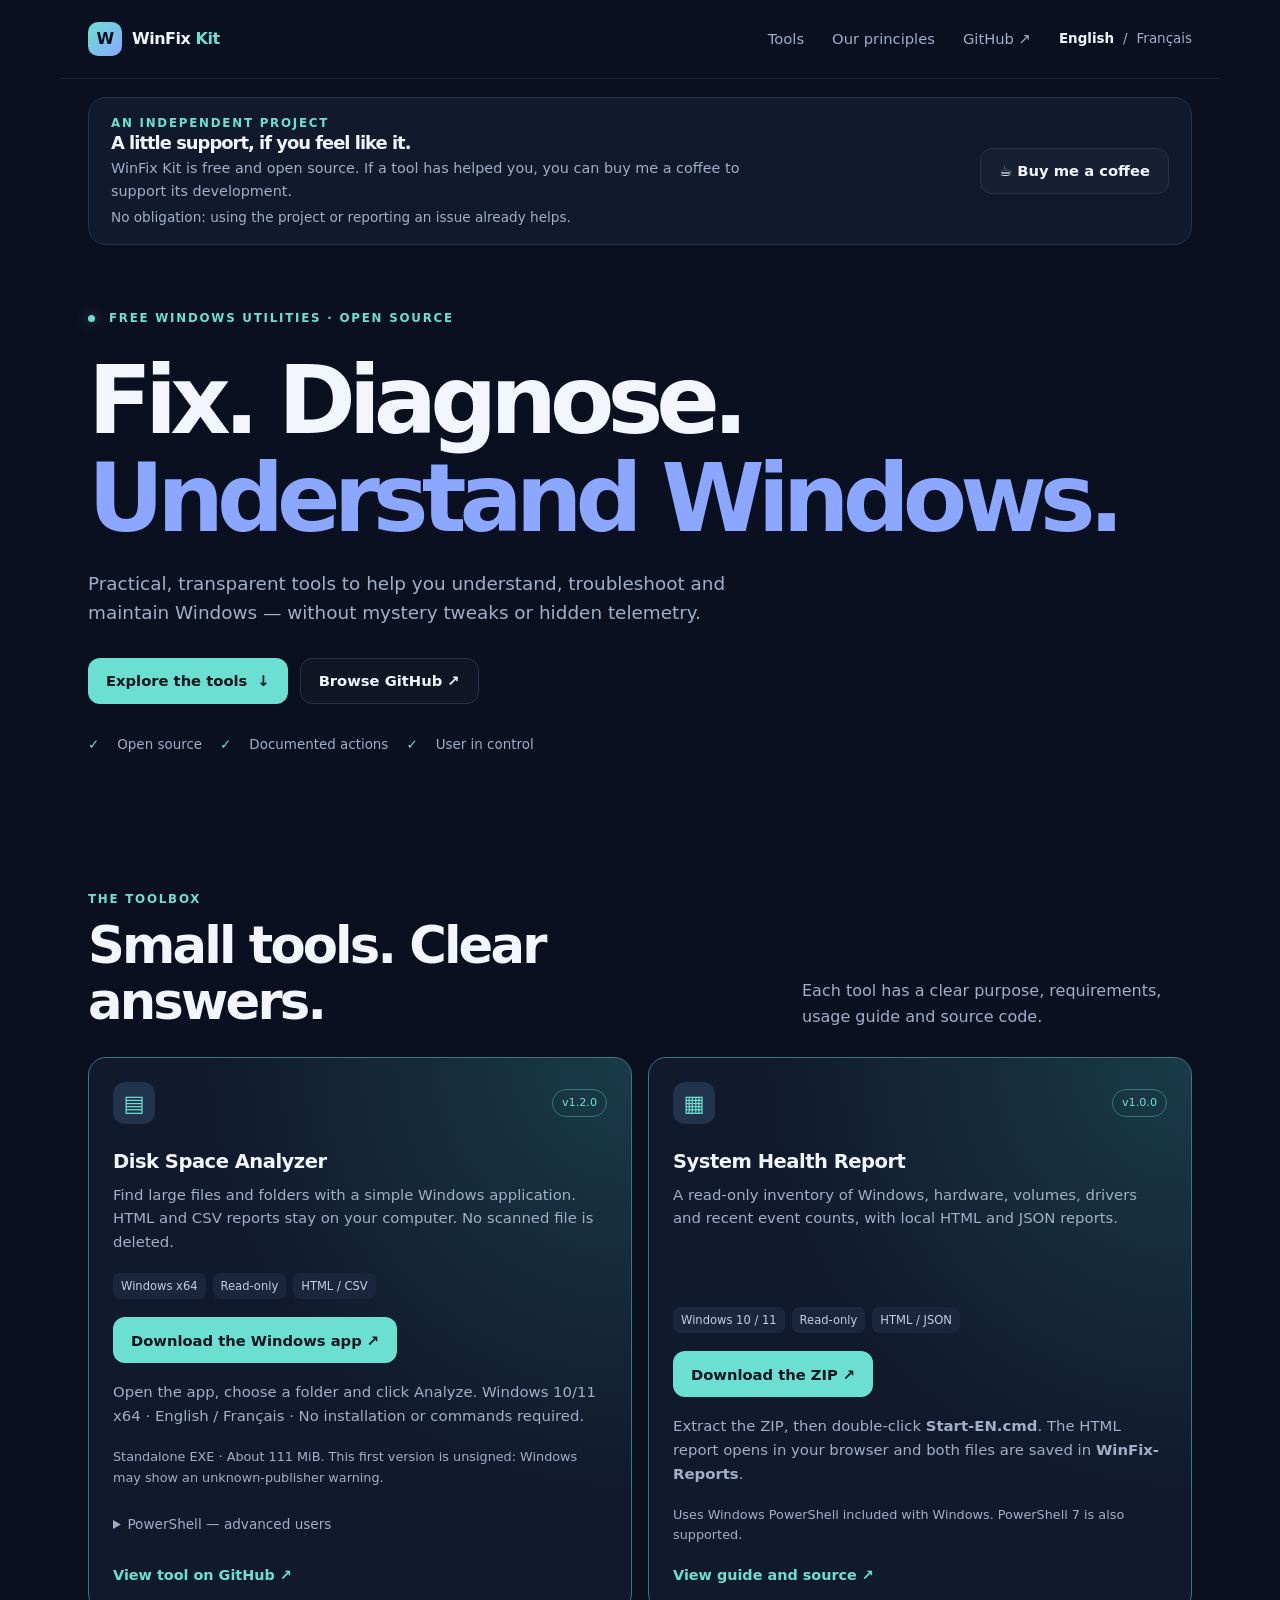
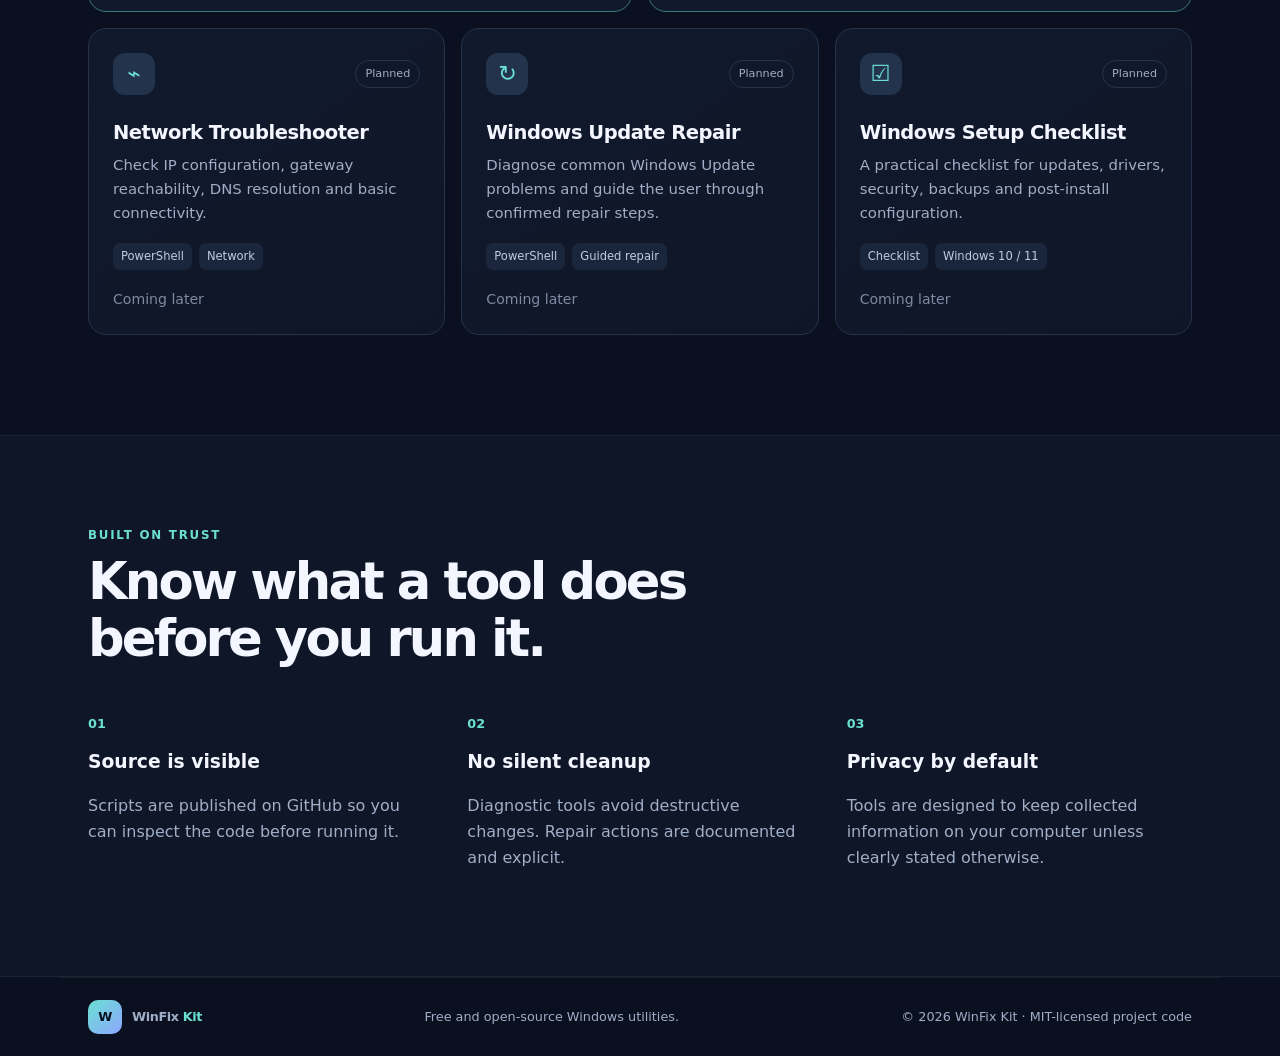
==== index.html @ 97b0e972 "Add System Health Report download and move support above the hero" ====
<!doctype html>
<html lang="en">
<head>
  <meta charset="utf-8">
  <!-- Balise de vérification Google Search Console -->
  <meta name="google-site-verification" content="RXHjSPJCxyEPLND76FGdB5NnXnz65nk2VLD9Rp3yw3E" />
  <meta name="viewport" content="width=device-width, initial-scale=1">
  <meta name="description" content="Free, transparent PowerShell utilities to diagnose and maintain Windows.">
  <meta name="theme-color" content="#0b1020">
  <link rel="canonical" href="https://drakkenworld.github.io/winfix-kit-site/">
  <link rel="alternate" hreflang="en" href="https://drakkenworld.github.io/winfix-kit-site/">
  <link rel="alternate" hreflang="fr" href="https://drakkenworld.github.io/winfix-kit-site/fr/">
  <link rel="alternate" hreflang="x-default" href="https://drakkenworld.github.io/winfix-kit-site/">
  <title>WinFix Kit — Free Windows Utilities</title>
  <link rel="stylesheet" href="assets/css/styles.css">
  <script defer src="assets/js/main.js"></script>
</head>
<body>
  <header class="site-header">
    <a class="brand" href="./" aria-label="WinFix Kit home">
      <span class="brand-mark" aria-hidden="true">W</span>
      <span>WinFix <strong>Kit</strong></span>
    </a>
    <nav aria-label="Main navigation">
      <a href="#tools">Tools</a>
      <a href="#principles">Our principles</a>
      <a href="https://github.com/DrakkenWorld" target="_blank" rel="noreferrer">GitHub ↗</a>
      <span class="language-switch" aria-label="Language"><span lang="en" aria-current="page">English</span><span aria-hidden="true">/</span><a href="fr/" lang="fr" hreflang="fr">Français</a></span>
    </nav>
  </header>

  <main>
    <section class="support" aria-labelledby="support-title">
      <div><div class="eyebrow">AN INDEPENDENT PROJECT</div><h2 id="support-title">A little support, if you feel like it.</h2><p>WinFix Kit is free and open source. If a tool has helped you, you can buy me a coffee to support its development.</p><p class="support-note">No obligation: using the project or reporting an issue already helps.</p></div>
      <a class="button button-secondary" href="https://buymeacoffee.com/drakken">☕ Buy me a coffee</a>
    </section>

    <section class="hero">
      <div class="eyebrow"><span class="status-dot"></span> FREE WINDOWS UTILITIES · OPEN SOURCE</div>
      <h1><span class="hero-title-line">Fix. Diagnose.</span><span class="hero-title-line hero-title-line--accent">Understand Windows.</span></h1>
      <p>Practical, transparent tools to help you understand, troubleshoot and maintain Windows — without mystery tweaks or hidden telemetry.</p>
      <div class="hero-actions">
        <a class="button button-primary" href="#tools">Explore the tools <span aria-hidden="true">↓</span></a>
        <a class="button button-secondary" href="https://github.com/DrakkenWorld" target="_blank" rel="noreferrer">Browse GitHub ↗</a>
      </div>
      <div class="hero-note"><span aria-hidden="true">✓</span> Open source <span aria-hidden="true">✓</span> Documented actions <span aria-hidden="true">✓</span> User in control</div>
    </section>

    <section class="section" id="tools">
      <div class="section-heading">
        <div><div class="eyebrow">THE TOOLBOX</div><h2>Small tools. Clear answers.</h2></div>
        <p>Each tool has a clear purpose, requirements, usage guide and source code.</p>
      </div>
      <div class="tool-grid">
        <article class="tool-card featured">
          <div class="card-top"><span class="tool-icon">▤</span><span class="pill pill-ready">v1.2.0</span></div>
          <h3>Disk Space Analyzer</h3>
          <p>Find large files and folders with a simple Windows application. HTML and CSV reports stay on your computer. No scanned file is deleted.</p>
          <div class="tag-row"><span>Windows x64</span><span>Read-only</span><span>HTML / CSV</span></div>
          <a class="button button-primary" href="https://github.com/DrakkenWorld/winfix-disk-space-analyzer/releases/latest/download/WinFix-DiskSpaceAnalyzer-Windows-x64.exe">Download the Windows app ↗</a>
          <p>Open the app, choose a folder and click Analyze. Windows 10/11 x64 · English / Français · No installation or commands required.</p>
          <p class="download-note">Standalone EXE · About 111 MiB. This first version is unsigned: Windows may show an unknown-publisher warning.</p>
          <details class="advanced-download"><summary>PowerShell — advanced users</summary>
            <p><a class="text-link" href="https://github.com/DrakkenWorld/winfix-disk-space-analyzer/releases/latest/download/WinFix-DiskSpaceAnalyzer.ps1">Download the PowerShell script</a> · Windows PowerShell 5.1 or PowerShell 7.</p>
            <pre class="usage"><code>.\WinFix-DiskSpaceAnalyzer.ps1 -Path "$env:USERPROFILE\Documents" -Language en</code></pre>
          </details>
          <a class="text-link" href="https://github.com/DrakkenWorld/winfix-disk-space-analyzer" target="_blank" rel="noreferrer">View tool on GitHub ↗</a>
        </article>
        <article class="tool-card featured">
          <div class="card-top"><span class="tool-icon">▦</span><span class="pill pill-ready">v1.0.0</span></div>
          <h3>System Health Report</h3>
          <p>A read-only inventory of Windows, hardware, volumes, drivers and recent event counts, with local HTML and JSON reports.</p>
          <div class="tag-row"><span>Windows 10 / 11</span><span>Read-only</span><span>HTML / JSON</span></div>
          <a class="button button-primary" href="https://github.com/DrakkenWorld/winfix-system-health-report/releases/download/v1.0.0/WinFix-SystemHealthReport-v1.0.0.zip">Download the ZIP ↗</a>
          <p>Extract the ZIP, then double-click <strong>Start-EN.cmd</strong>. The HTML report opens in your browser and both files are saved in <strong>WinFix-Reports</strong>.</p>
          <p class="download-note">Uses Windows PowerShell included with Windows. PowerShell 7 is also supported.</p>
          <a class="text-link" href="https://github.com/DrakkenWorld/winfix-system-health-report#readme">View guide and source ↗</a>
        </article>
        <article class="tool-card">
          <div class="card-top"><span class="tool-icon">⌁</span><span class="pill">Planned</span></div>
          <h3>Network Troubleshooter</h3>
          <p>Check IP configuration, gateway reachability, DNS resolution and basic connectivity.</p>
          <div class="tag-row"><span>PowerShell</span><span>Network</span></div>
          <span class="muted">Coming later</span>
        </article>
        <article class="tool-card">
          <div class="card-top"><span class="tool-icon">↻</span><span class="pill">Planned</span></div>
          <h3>Windows Update Repair</h3>
          <p>Diagnose common Windows Update problems and guide the user through confirmed repair steps.</p>
          <div class="tag-row"><span>PowerShell</span><span>Guided repair</span></div>
          <span class="muted">Coming later</span>
        </article>
        <article class="tool-card">
          <div class="card-top"><span class="tool-icon">☑</span><span class="pill">Planned</span></div>
          <h3>Windows Setup Checklist</h3>
          <p>A practical checklist for updates, drivers, security, backups and post-install configuration.</p>
          <div class="tag-row"><span>Checklist</span><span>Windows 10 / 11</span></div>
          <span class="muted">Coming later</span>
        </article>
      </div>
    </section>

    <section class="principles" id="principles">
      <div class="eyebrow">BUILT ON TRUST</div>
      <h2>Know what a tool does<br>before you run it.</h2>
      <div class="principle-grid">
        <div><span class="principle-number">01</span><h3>Source is visible</h3><p>Scripts are published on GitHub so you can inspect the code before running it.</p></div>
        <div><span class="principle-number">02</span><h3>No silent cleanup</h3><p>Diagnostic tools avoid destructive changes. Repair actions are documented and explicit.</p></div>
        <div><span class="principle-number">03</span><h3>Privacy by default</h3><p>Tools are designed to keep collected information on your computer unless clearly stated otherwise.</p></div>
      </div>
    </section>
  </main>

  <footer class="site-footer">
    <a class="brand" href="./"><span class="brand-mark">W</span><span>WinFix <strong>Kit</strong></span></a>
    <p>Free and open-source Windows utilities.</p>
    <span>© <span id="year">2026</span> WinFix Kit · <a href="https://github.com/DrakkenWorld/winfix-kit-site/blob/main/LICENSE">MIT-licensed project code</a></span>
  </footer>
</body>
</html>
---- assets/css/styles.css ----
:root {
  color-scheme: dark;
  --bg: #0b1020;
  --surface: #111a2d;
  --surface-raised: #151f35;
  --border: #26334d;
  --text: #f3f6ff;
  --muted: #a1aec7;
  --accent: #6be0d2;
  --accent-2: #8ba7ff;
  --radius: 18px;
  font-family: Inter, ui-sans-serif, system-ui, -apple-system, BlinkMacSystemFont, "Segoe UI", sans-serif;
}
* { box-sizing: border-box; }
html { scroll-behavior: smooth; }
body { margin: 0; background: var(--bg); color: var(--text); line-height: 1.6; }
a { color: inherit; text-decoration: none; }
a:focus-visible { outline: 2px solid var(--accent); outline-offset: 4px; }
.site-header, .site-footer { max-width: 1160px; margin: auto; padding: 22px 28px; display: flex; align-items: center; justify-content: space-between; gap: 24px; }
.site-header { border-bottom: 1px solid rgba(255,255,255,.07); }
.brand { display: inline-flex; align-items: center; gap: 10px; font-weight: 650; letter-spacing: -.03em; }
.brand strong { color: var(--accent); }
.brand-mark { display: grid; place-items: center; width: 34px; height: 34px; border-radius: 10px; color: #07111d; background: linear-gradient(135deg,var(--accent),var(--accent-2)); font-weight: 900; }
nav { display: flex; align-items: center; gap: 28px; color: var(--muted); font-size: .92rem; }
nav a:hover, .text-link:hover { color: var(--accent); }
.hero { max-width: 1160px; margin: auto; padding: 108px 28px 92px; container-type: inline-size; }
.eyebrow { color: var(--accent); font-size: .74rem; font-weight: 750; letter-spacing: .15em; }
.status-dot { display: inline-block; width: 7px; height: 7px; margin-right: 8px; border-radius: 50%; background: var(--accent); box-shadow: 0 0 14px #6be0d277; }
h1 { margin: 24px 0 20px; font-size: clamp(1rem, 8.5cqi, 6.25rem); line-height: 1.05; letter-spacing: -.075em; }
.hero-title-line { display: block; white-space: nowrap; }
.hero-title-line--accent { color: var(--accent-2); }
.hero > p { max-width: 650px; color: var(--muted); font-size: 1.15rem; }
.hero-actions { display: flex; flex-wrap: wrap; gap: 12px; margin-top: 30px; }
.button { display: inline-flex; align-items: center; justify-content: center; gap: 10px; min-height: 46px; padding: 0 18px; border-radius: 12px; font-weight: 700; font-size: .92rem; }
.button-primary { background: var(--accent); color: #08151e; }
.button-primary:hover { filter: brightness(1.06); }
.button-secondary { border: 1px solid var(--border); background: rgba(255,255,255,.025); }
.button-secondary:hover { border-color: var(--accent); }
.hero-note { display: flex; flex-wrap: wrap; gap: 18px; margin-top: 30px; color: var(--muted); font-size: .84rem; }
.hero-note span { color: var(--accent); }
.section { max-width: 1160px; margin: auto; padding: 42px 28px 100px; }
.section-heading { display: flex; align-items: end; justify-content: space-between; gap: 32px; margin-bottom: 28px; }
h2 { margin: 8px 0 0; font-size: clamp(2rem, 4vw, 3.2rem); letter-spacing: -.055em; line-height: 1.1; }
.section-heading > p { max-width: 390px; color: var(--muted); margin: 0; }
.tool-grid { display: grid; grid-template-columns: repeat(6, minmax(0, 1fr)); gap: 16px; }
.tool-card { grid-column: span 2; min-height: 280px; padding: 24px; border: 1px solid var(--border); border-radius: var(--radius); background: linear-gradient(145deg, var(--surface), #0e1627); display: flex; flex-direction: column; align-items: flex-start; }
.tool-card.featured { grid-column: span 3; border-color: #3c777b; background: radial-gradient(ellipse at 100% 0%, #193b49 0, transparent 55%), var(--surface); }
.card-top { width: 100%; display: flex; justify-content: space-between; align-items: center; gap: 10px; }
.tool-icon { display: grid; place-items: center; width: 42px; height: 42px; border-radius: 12px; background: #23334b; color: var(--accent); font-size: 1.4rem; }
.pill { border: 1px solid var(--border); border-radius: 99px; padding: 4px 9px; color: var(--muted); font-size: .7rem; }
.pill-ready { color: var(--accent); border-color: #3b777b; }
.tool-card h3 { margin: 22px 0 6px; font-size: 1.22rem; letter-spacing: -.025em; }
.tool-card p { margin: 0 0 18px; color: var(--muted); font-size: .93rem; }
.tool-card > .button + p { margin-top: 18px; }
.tool-card > .button { max-width: 100%; text-align: center; padding-top: 10px; padding-bottom: 10px; }
.tool-card .download-note { font-size: .8rem; }
.advanced-download { width: 100%; margin: 0 0 20px; }
.advanced-download summary { cursor: pointer; color: var(--muted); font-size: .85rem; padding: 8px 0; }
.advanced-download summary:focus-visible { outline: 2px solid var(--accent); outline-offset: 3px; }
.advanced-download p { margin-top: 10px; }
.tag-row { display: flex; flex-wrap: wrap; gap: 7px; margin-top: auto; margin-bottom: 18px; }
.tag-row span { padding: 4px 8px; border-radius: 7px; background: #1a263b; color: #c0cce2; font-size: .72rem; }
.text-link { color: var(--accent); font-weight: 700; font-size: .9rem; }
.muted { color: #7e8ba4; font-size: .88rem; margin-top: auto; }
.principles { padding: 90px max(28px, calc((100% - 1104px)/2)); background: #0e1627; border-block: 1px solid rgba(255,255,255,.06); }
.principles h2 { margin-bottom: 44px; }
.principle-grid { display: grid; grid-template-columns: repeat(3,1fr); gap: 34px; }
.principle-number { color: var(--accent); font-size: .8rem; font-weight: 800; }
.principle-grid h3 { margin: 12px 0 5px; }
.principle-grid p, .support p { color: var(--muted); }
.support { max-width: 1104px; margin: 18px auto 0; padding: 16px 22px; display: flex; align-items: center; justify-content: space-between; gap: 18px; border: 1px solid var(--border); border-radius: var(--radius); background: var(--surface); }
.support > div { max-width: 670px; }
.support h2 { margin: 0 0 4px; font-size: 1.12rem; }
.support p { margin: 0; font-size: .9rem; }
.support .support-note { margin-top: 4px; }
.support + .hero { padding-top: 64px; }
.site-footer { border-top: 1px solid rgba(255,255,255,.07); color: var(--muted); font-size: .8rem; flex-wrap: wrap; }
.site-footer p { margin: 0; }
@media (max-width: 760px) {
  .site-header { align-items: flex-start; flex-direction: column; }
  nav { gap: 18px; flex-wrap: wrap; }
  .hero { padding-top: 74px; }
  .section-heading, .support { align-items: flex-start; flex-direction: column; }
  .support { padding: 14px 16px; gap: 12px; }
  .support + .hero { padding-top: 46px; }
  .tool-card, .tool-card.featured { grid-column: span 6; }
  .principle-grid { grid-template-columns: 1fr; gap: 22px; }
}
@media (prefers-reduced-motion: reduce) { html { scroll-behavior: auto; } }
.language-switch { display: inline-flex; gap: 9px; align-items: center; font-size: .84rem; }
.language-switch [aria-current="page"] { color: var(--text); font-weight: 700; }
.usage-label { margin-bottom: 6px !important; font-size: .82rem !important; }
.usage { width: 100%; margin: 0 0 20px; padding: 12px; background: #0b1020; border: 1px solid var(--border); border-radius: 8px; white-space: pre-wrap; overflow-wrap: anywhere; font-size: .78rem; }
.support { width: calc(100% - 56px); }
.support .support-note { font-size: .85rem; }
.support > .button { flex-shrink: 0; }
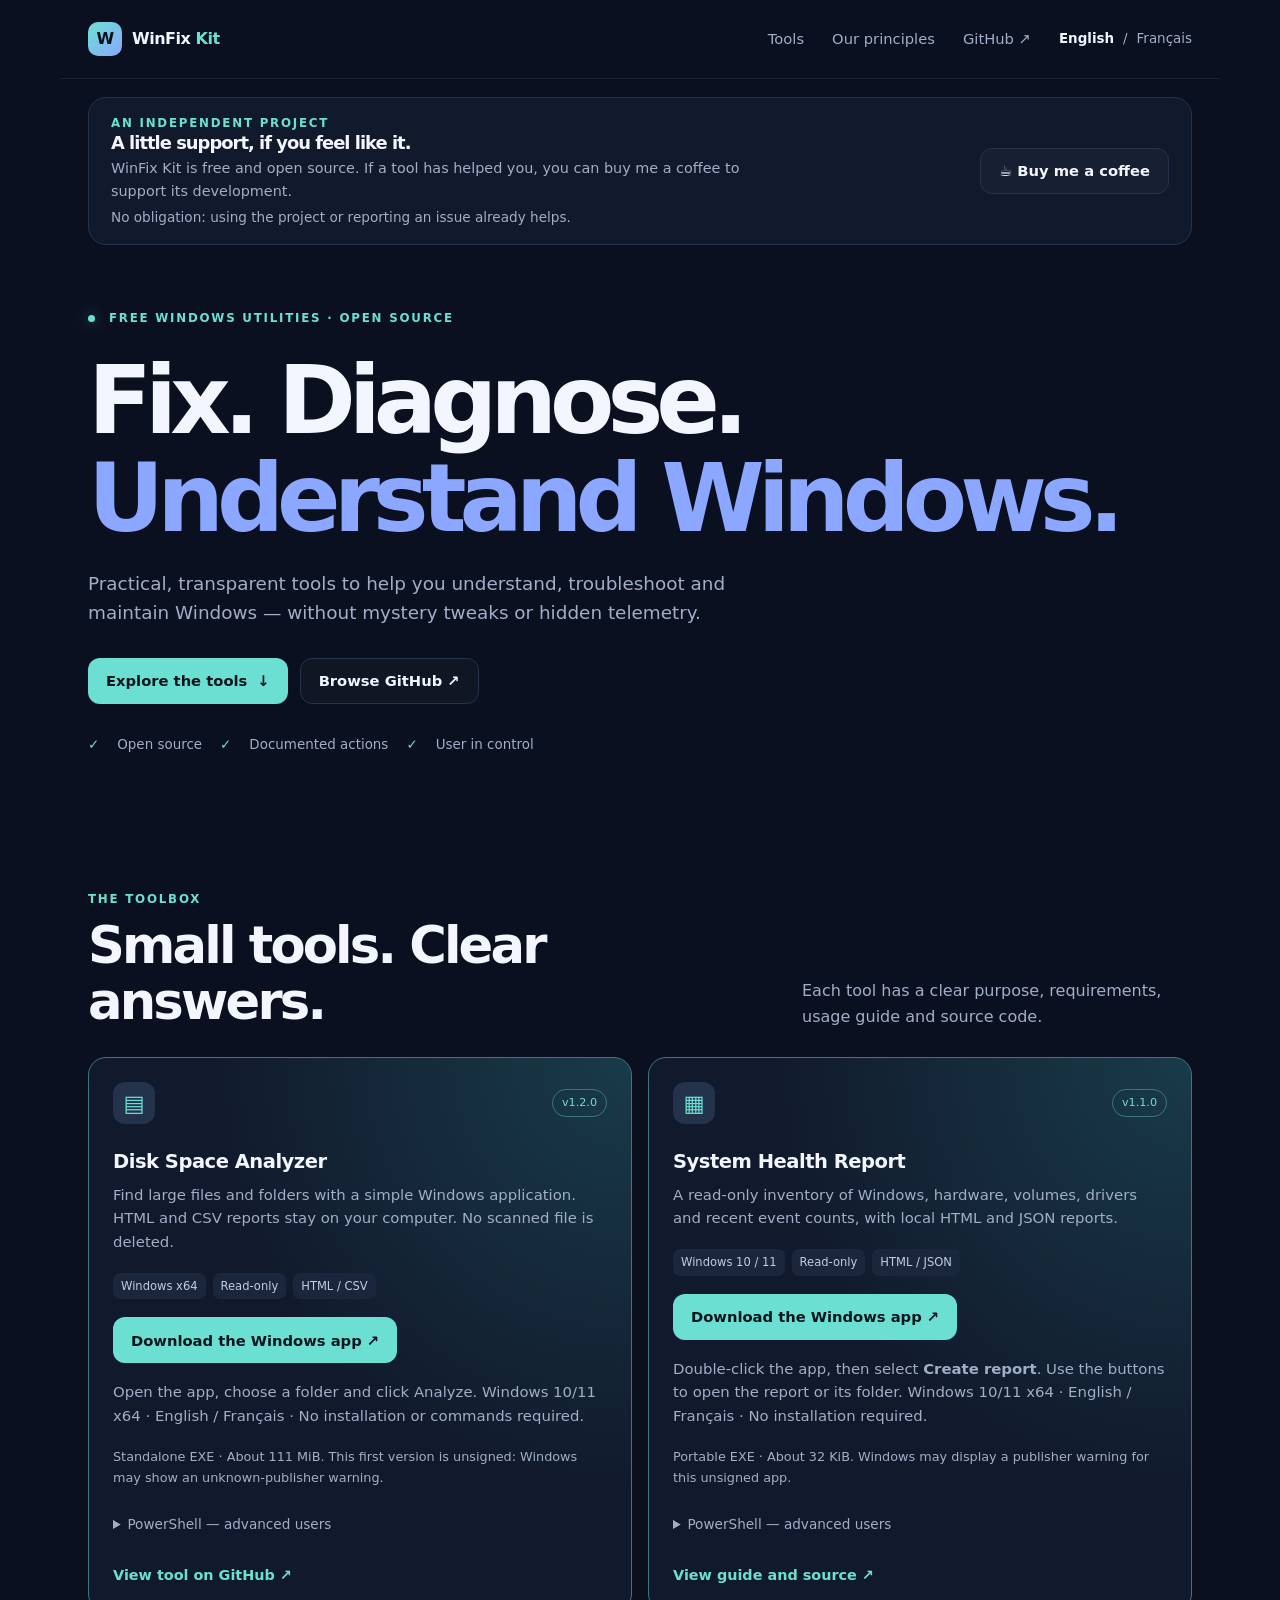
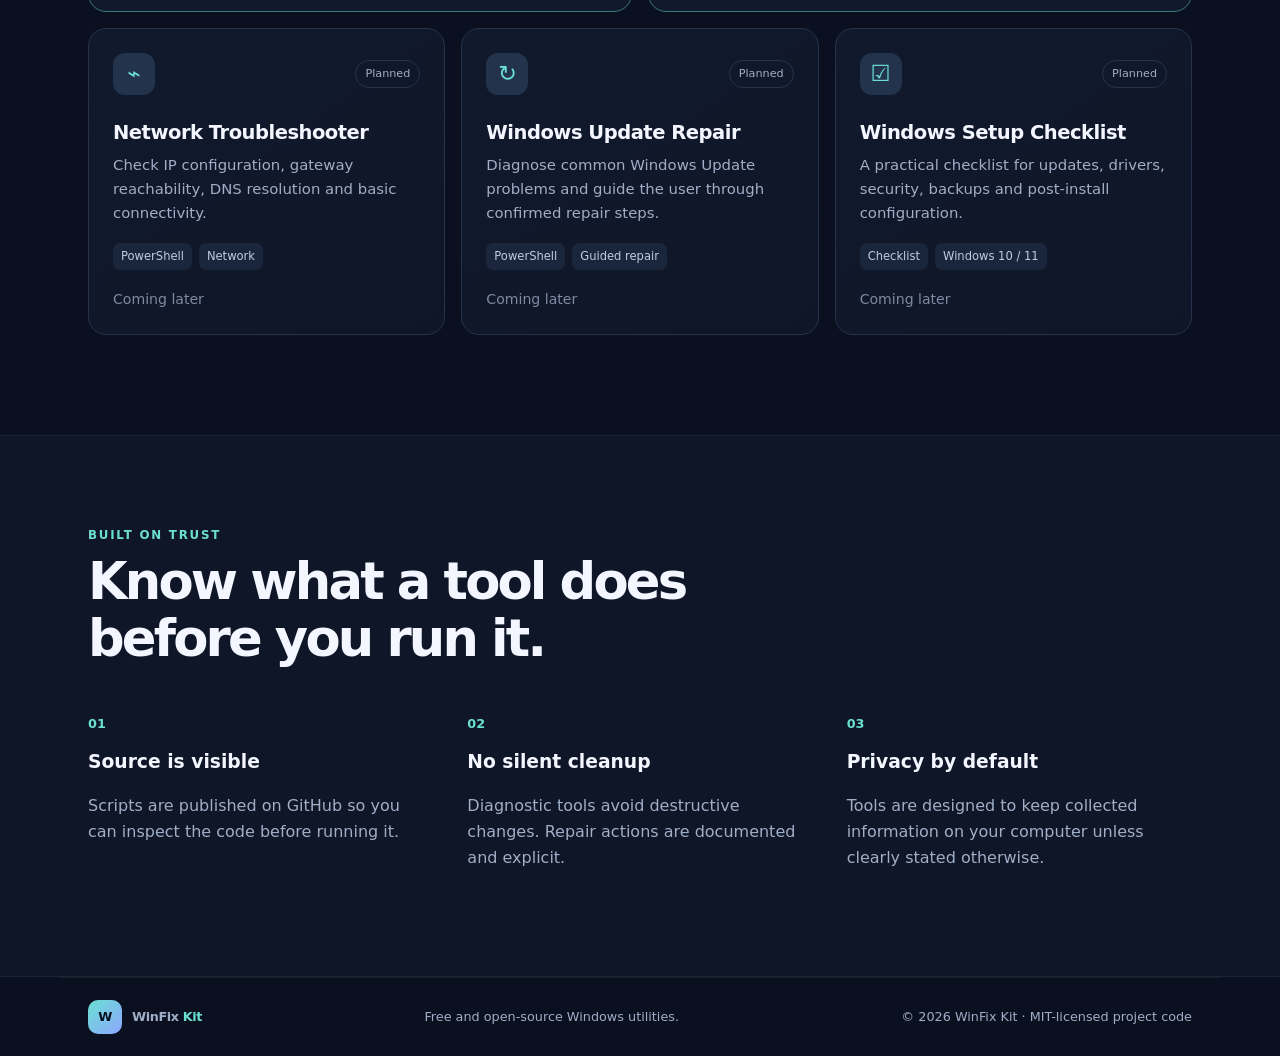
==== commit b1cb6aef: "Make the Health Report Windows app the primary download" ====
--- a/index.html
+++ b/index.html
@@ -67,13 +67,16 @@
           <a class="text-link" href="https://github.com/DrakkenWorld/winfix-disk-space-analyzer" target="_blank" rel="noreferrer">View tool on GitHub ↗</a>
         </article>
         <article class="tool-card featured">
-          <div class="card-top"><span class="tool-icon">▦</span><span class="pill pill-ready">v1.0.0</span></div>
+          <div class="card-top"><span class="tool-icon">▦</span><span class="pill pill-ready">v1.1.0</span></div>
           <h3>System Health Report</h3>
           <p>A read-only inventory of Windows, hardware, volumes, drivers and recent event counts, with local HTML and JSON reports.</p>
           <div class="tag-row"><span>Windows 10 / 11</span><span>Read-only</span><span>HTML / JSON</span></div>
-          <a class="button button-primary" href="https://github.com/DrakkenWorld/winfix-system-health-report/releases/download/v1.0.0/WinFix-SystemHealthReport-v1.0.0.zip">Download the ZIP ↗</a>
-          <p>Extract the ZIP, then double-click <strong>Start-EN.cmd</strong>. The HTML report opens in your browser and both files are saved in <strong>WinFix-Reports</strong>.</p>
-          <p class="download-note">Uses Windows PowerShell included with Windows. PowerShell 7 is also supported.</p>
+          <a class="button button-primary" href="https://github.com/DrakkenWorld/winfix-system-health-report/releases/download/v1.1.0/WinFix-SystemHealthReport-Windows-x64.exe">Download the Windows app ↗</a>
+          <p>Double-click the app, then select <strong>Create report</strong>. Use the buttons to open the report or its folder. Windows 10/11 x64 · English / Français · No installation required.</p>
+          <p class="download-note">Portable EXE · About 32 KiB. Windows may display a publisher warning for this unsigned app.</p>
+          <details class="advanced-download"><summary>PowerShell — advanced users</summary>
+            <p><a class="text-link" href="https://github.com/DrakkenWorld/winfix-system-health-report/releases/download/v1.1.0/WinFix-SystemHealthReport-v1.1.0.zip">Download the ZIP</a> · Windows PowerShell 5.1 or PowerShell 7.</p>
+          </details>
           <a class="text-link" href="https://github.com/DrakkenWorld/winfix-system-health-report#readme">View guide and source ↗</a>
         </article>
         <article class="tool-card">
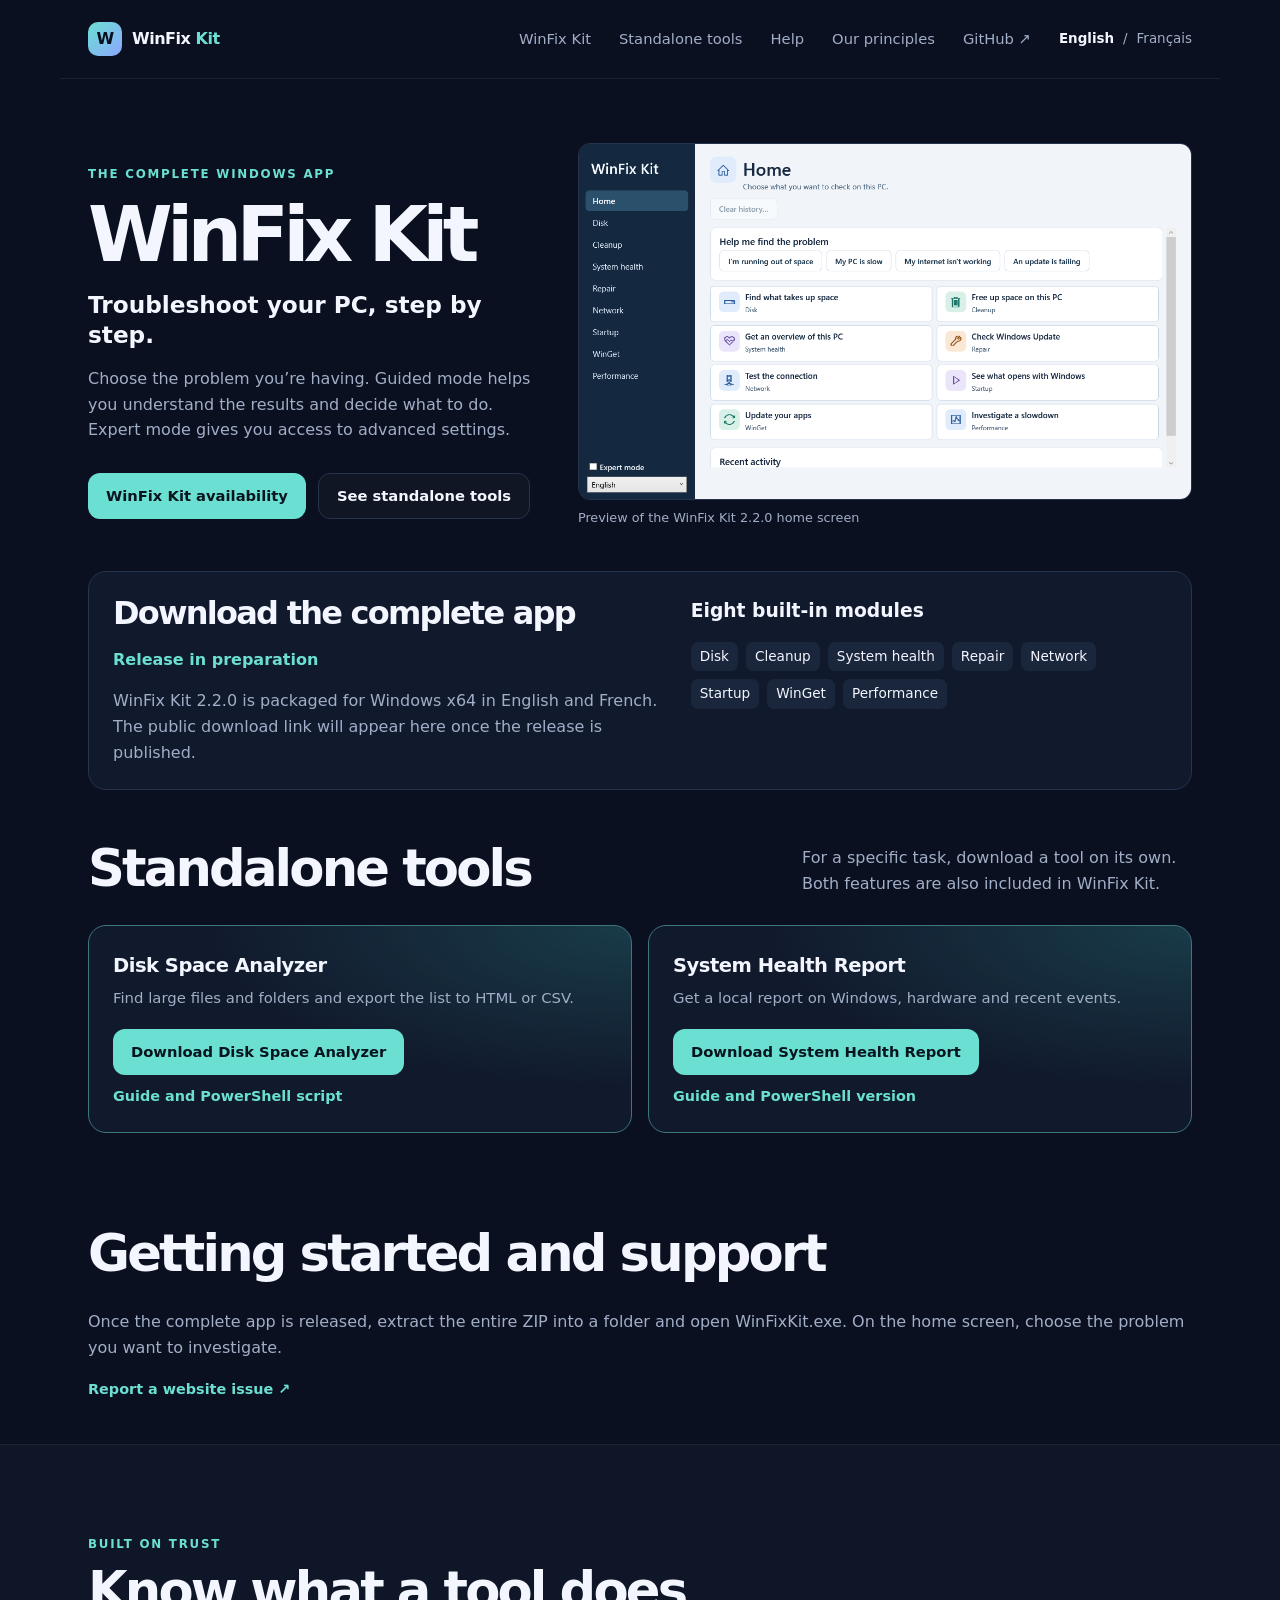
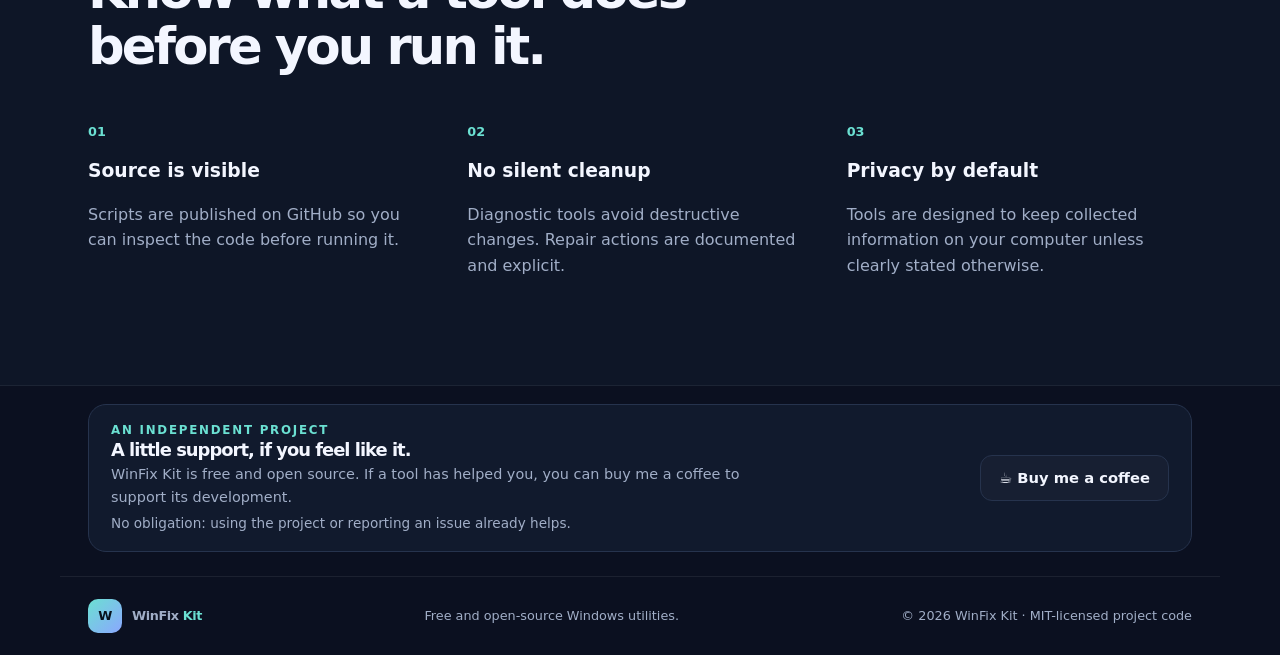
==== commit ca85877c: "Present WinFix Kit and its standalone tools" ====
--- a/index.html
+++ b/index.html
@@ -5,13 +5,13 @@
   <!-- Balise de vérification Google Search Console -->
   <meta name="google-site-verification" content="RXHjSPJCxyEPLND76FGdB5NnXnz65nk2VLD9Rp3yw3E" />
   <meta name="viewport" content="width=device-width, initial-scale=1">
-  <meta name="description" content="Free, transparent PowerShell utilities to diagnose and maintain Windows.">
+  <meta name="description" content="Explore WinFix Kit’s guided Windows troubleshooting and download the standalone Disk Space Analyzer and System Health Report.">
   <meta name="theme-color" content="#0b1020">
   <link rel="canonical" href="https://drakkenworld.github.io/winfix-kit-site/">
   <link rel="alternate" hreflang="en" href="https://drakkenworld.github.io/winfix-kit-site/">
   <link rel="alternate" hreflang="fr" href="https://drakkenworld.github.io/winfix-kit-site/fr/">
   <link rel="alternate" hreflang="x-default" href="https://drakkenworld.github.io/winfix-kit-site/">
-  <title>WinFix Kit — Free Windows Utilities</title>
+  <title>WinFix Kit — Guided Windows troubleshooting</title>
   <link rel="stylesheet" href="assets/css/styles.css">
   <script defer src="assets/js/main.js"></script>
 </head>
@@ -22,7 +22,9 @@
       <span>WinFix <strong>Kit</strong></span>
     </a>
     <nav aria-label="Main navigation">
-      <a href="#tools">Tools</a>
+      <a href="#winfix-kit">WinFix Kit</a>
+      <a href="#tools">Standalone tools</a>
+      <a href="#help">Help</a>
       <a href="#principles">Our principles</a>
       <a href="https://github.com/DrakkenWorld" target="_blank" rel="noreferrer">GitHub ↗</a>
       <span class="language-switch" aria-label="Language"><span lang="en" aria-current="page">English</span><span aria-hidden="true">/</span><a href="fr/" lang="fr" hreflang="fr">Français</a></span>
@@ -30,77 +32,65 @@
   </header>
 
   <main>
-    <section class="support" aria-labelledby="support-title">
-      <div><div class="eyebrow">AN INDEPENDENT PROJECT</div><h2 id="support-title">A little support, if you feel like it.</h2><p>WinFix Kit is free and open source. If a tool has helped you, you can buy me a coffee to support its development.</p><p class="support-note">No obligation: using the project or reporting an issue already helps.</p></div>
-      <a class="button button-secondary" href="https://buymeacoffee.com/drakken">☕ Buy me a coffee</a>
+    <section class="hero" id="winfix-kit" aria-labelledby="app-title">
+      <div class="hero-copy">
+        <p class="eyebrow">THE COMPLETE WINDOWS APP</p>
+        <h1 id="app-title">WinFix Kit</h1>
+        <p class="hero-lead">Troubleshoot your PC, step by step.</p>
+        <p>Choose the problem you’re having. Guided mode helps you understand the results and decide what to do. Expert mode gives you access to advanced settings.</p>
+        <div class="hero-actions">
+          <a class="button button-primary" href="#app-release">WinFix Kit availability</a>
+          <a class="button button-secondary" href="#tools">See standalone tools</a>
+        </div>
+      </div>
+      <figure class="app-preview">
+        <img src="assets/images/winfix-home-en.png" width="1120" height="650"
+             alt="WinFix Kit home screen with four troubleshooting routes and module shortcuts.">
+        <figcaption>Preview of the WinFix Kit 2.2.0 home screen</figcaption>
+      </figure>
     </section>
 
-    <section class="hero">
-      <div class="eyebrow"><span class="status-dot"></span> FREE WINDOWS UTILITIES · OPEN SOURCE</div>
-      <h1><span class="hero-title-line">Fix. Diagnose.</span><span class="hero-title-line hero-title-line--accent">Understand Windows.</span></h1>
-      <p>Practical, transparent tools to help you understand, troubleshoot and maintain Windows — without mystery tweaks or hidden telemetry.</p>
-      <div class="hero-actions">
-        <a class="button button-primary" href="#tools">Explore the tools <span aria-hidden="true">↓</span></a>
-        <a class="button button-secondary" href="https://github.com/DrakkenWorld" target="_blank" rel="noreferrer">Browse GitHub ↗</a>
+    <section class="app-details" id="app-release" aria-labelledby="release-title">
+      <div>
+        <h2 id="release-title">Download the complete app</h2>
+        <p class="release-status">Release in preparation</p>
+        <p>WinFix Kit 2.2.0 is packaged for Windows x64 in English and French. The public download link will appear here once the release is published.</p>
       </div>
-      <div class="hero-note"><span aria-hidden="true">✓</span> Open source <span aria-hidden="true">✓</span> Documented actions <span aria-hidden="true">✓</span> User in control</div>
+      <div>
+        <h3>Eight built-in modules</h3>
+        <ul class="module-list"><li>Disk</li><li>Cleanup</li><li>System health</li><li>Repair</li><li>Network</li><li>Startup</li><li>WinGet</li><li>Performance</li></ul>
+      </div>
     </section>
 
-    <section class="section" id="tools">
+    <section class="section standalone" id="tools" aria-labelledby="tools-title">
       <div class="section-heading">
-        <div><div class="eyebrow">THE TOOLBOX</div><h2>Small tools. Clear answers.</h2></div>
-        <p>Each tool has a clear purpose, requirements, usage guide and source code.</p>
+        <h2 id="tools-title">Standalone tools</h2>
+        <p>For a specific task, download a tool on its own. Both features are also included in WinFix Kit.</p>
       </div>
       <div class="tool-grid">
         <article class="tool-card featured">
-          <div class="card-top"><span class="tool-icon">▤</span><span class="pill pill-ready">v1.2.0</span></div>
           <h3>Disk Space Analyzer</h3>
-          <p>Find large files and folders with a simple Windows application. HTML and CSV reports stay on your computer. No scanned file is deleted.</p>
-          <div class="tag-row"><span>Windows x64</span><span>Read-only</span><span>HTML / CSV</span></div>
-          <a class="button button-primary" href="https://github.com/DrakkenWorld/winfix-disk-space-analyzer/releases/latest/download/WinFix-DiskSpaceAnalyzer-Windows-x64.exe">Download the Windows app ↗</a>
-          <p>Open the app, choose a folder and click Analyze. Windows 10/11 x64 · English / Français · No installation or commands required.</p>
-          <p class="download-note">Standalone EXE · About 111 MiB. This first version is unsigned: Windows may show an unknown-publisher warning.</p>
-          <details class="advanced-download"><summary>PowerShell — advanced users</summary>
-            <p><a class="text-link" href="https://github.com/DrakkenWorld/winfix-disk-space-analyzer/releases/latest/download/WinFix-DiskSpaceAnalyzer.ps1">Download the PowerShell script</a> · Windows PowerShell 5.1 or PowerShell 7.</p>
-            <pre class="usage"><code>.\WinFix-DiskSpaceAnalyzer.ps1 -Path "$env:USERPROFILE\Documents" -Language en</code></pre>
-          </details>
-          <a class="text-link" href="https://github.com/DrakkenWorld/winfix-disk-space-analyzer" target="_blank" rel="noreferrer">View tool on GitHub ↗</a>
+          <p>Find large files and folders and export the list to HTML or CSV.</p>
+          <div class="tool-actions">
+            <a class="button button-primary" href="https://github.com/DrakkenWorld/winfix-disk-space-analyzer/releases/latest/download/WinFix-DiskSpaceAnalyzer-Windows-x64.exe">Download Disk Space Analyzer</a>
+            <a class="text-link" href="disk-space-analyzer/">Guide and PowerShell script</a>
+          </div>
         </article>
         <article class="tool-card featured">
-          <div class="card-top"><span class="tool-icon">▦</span><span class="pill pill-ready">v1.1.0</span></div>
           <h3>System Health Report</h3>
-          <p>A read-only inventory of Windows, hardware, volumes, drivers and recent event counts, with local HTML and JSON reports.</p>
-          <div class="tag-row"><span>Windows 10 / 11</span><span>Read-only</span><span>HTML / JSON</span></div>
-          <a class="button button-primary" href="https://github.com/DrakkenWorld/winfix-system-health-report/releases/download/v1.1.0/WinFix-SystemHealthReport-Windows-x64.exe">Download the Windows app ↗</a>
-          <p>Double-click the app, then select <strong>Create report</strong>. Use the buttons to open the report or its folder. Windows 10/11 x64 · English / Français · No installation required.</p>
-          <p class="download-note">Portable EXE · About 32 KiB. Windows may display a publisher warning for this unsigned app.</p>
-          <details class="advanced-download"><summary>PowerShell — advanced users</summary>
-            <p><a class="text-link" href="https://github.com/DrakkenWorld/winfix-system-health-report/releases/download/v1.1.0/WinFix-SystemHealthReport-v1.1.0.zip">Download the ZIP</a> · Windows PowerShell 5.1 or PowerShell 7.</p>
-          </details>
-          <a class="text-link" href="https://github.com/DrakkenWorld/winfix-system-health-report#readme">View guide and source ↗</a>
-        </article>
-        <article class="tool-card">
-          <div class="card-top"><span class="tool-icon">⌁</span><span class="pill">Planned</span></div>
-          <h3>Network Troubleshooter</h3>
-          <p>Check IP configuration, gateway reachability, DNS resolution and basic connectivity.</p>
-          <div class="tag-row"><span>PowerShell</span><span>Network</span></div>
-          <span class="muted">Coming later</span>
-        </article>
-        <article class="tool-card">
-          <div class="card-top"><span class="tool-icon">↻</span><span class="pill">Planned</span></div>
-          <h3>Windows Update Repair</h3>
-          <p>Diagnose common Windows Update problems and guide the user through confirmed repair steps.</p>
-          <div class="tag-row"><span>PowerShell</span><span>Guided repair</span></div>
-          <span class="muted">Coming later</span>
-        </article>
-        <article class="tool-card">
-          <div class="card-top"><span class="tool-icon">☑</span><span class="pill">Planned</span></div>
-          <h3>Windows Setup Checklist</h3>
-          <p>A practical checklist for updates, drivers, security, backups and post-install configuration.</p>
-          <div class="tag-row"><span>Checklist</span><span>Windows 10 / 11</span></div>
-          <span class="muted">Coming later</span>
+          <p>Get a local report on Windows, hardware and recent events.</p>
+          <div class="tool-actions">
+            <a class="button button-primary" href="https://github.com/DrakkenWorld/winfix-system-health-report/releases/download/v1.1.0/WinFix-SystemHealthReport-Windows-x64.exe">Download System Health Report</a>
+            <a class="text-link" href="system-health-report/">Guide and PowerShell version</a>
+          </div>
         </article>
       </div>
+    </section>
+
+    <section class="section help" id="help" aria-labelledby="help-title">
+      <div class="section-heading"><h2 id="help-title">Getting started and support</h2></div>
+      <p>Once the complete app is released, extract the entire ZIP into a folder and open WinFixKit.exe. On the home screen, choose the problem you want to investigate.</p>
+      <a class="text-link" href="https://github.com/DrakkenWorld/winfix-kit-site/issues">Report a website issue ↗</a>
     </section>
 
     <section class="principles" id="principles">
@@ -112,6 +102,10 @@
         <div><span class="principle-number">03</span><h3>Privacy by default</h3><p>Tools are designed to keep collected information on your computer unless clearly stated otherwise.</p></div>
       </div>
     </section>
+    <section class="support" aria-labelledby="support-title">
+      <div><div class="eyebrow">AN INDEPENDENT PROJECT</div><h2 id="support-title">A little support, if you feel like it.</h2><p>WinFix Kit is free and open source. If a tool has helped you, you can buy me a coffee to support its development.</p><p class="support-note">No obligation: using the project or reporting an issue already helps.</p></div>
+      <a class="button button-secondary" href="https://buymeacoffee.com/drakken">☕ Buy me a coffee</a>
+    </section>
   </main>
 
   <footer class="site-footer">
--- a/assets/css/styles.css
+++ b/assets/css/styles.css
@@ -23,21 +23,16 @@
 .brand-mark { display: grid; place-items: center; width: 34px; height: 34px; border-radius: 10px; color: #07111d; background: linear-gradient(135deg,var(--accent),var(--accent-2)); font-weight: 900; }
 nav { display: flex; align-items: center; gap: 28px; color: var(--muted); font-size: .92rem; }
 nav a:hover, .text-link:hover { color: var(--accent); }
-.hero { max-width: 1160px; margin: auto; padding: 108px 28px 92px; container-type: inline-size; }
+.hero { max-width: 1160px; margin: auto; padding: 64px 28px 42px; display: grid; grid-template-columns: minmax(0,.85fr) minmax(0,1.15fr); align-items: center; gap: 36px; }
 .eyebrow { color: var(--accent); font-size: .74rem; font-weight: 750; letter-spacing: .15em; }
 .status-dot { display: inline-block; width: 7px; height: 7px; margin-right: 8px; border-radius: 50%; background: var(--accent); box-shadow: 0 0 14px #6be0d277; }
-h1 { margin: 24px 0 20px; font-size: clamp(1rem, 8.5cqi, 6.25rem); line-height: 1.05; letter-spacing: -.075em; }
-.hero-title-line { display: block; white-space: nowrap; }
-.hero-title-line--accent { color: var(--accent-2); }
-.hero > p { max-width: 650px; color: var(--muted); font-size: 1.15rem; }
+h1 { margin: 24px 0 20px; font-size: clamp(2.8rem, 6vw, 5.3rem); line-height: 1.05; letter-spacing: -.075em; }
 .hero-actions { display: flex; flex-wrap: wrap; gap: 12px; margin-top: 30px; }
 .button { display: inline-flex; align-items: center; justify-content: center; gap: 10px; min-height: 46px; padding: 0 18px; border-radius: 12px; font-weight: 700; font-size: .92rem; }
 .button-primary { background: var(--accent); color: #08151e; }
 .button-primary:hover { filter: brightness(1.06); }
 .button-secondary { border: 1px solid var(--border); background: rgba(255,255,255,.025); }
 .button-secondary:hover { border-color: var(--accent); }
-.hero-note { display: flex; flex-wrap: wrap; gap: 18px; margin-top: 30px; color: var(--muted); font-size: .84rem; }
-.hero-note span { color: var(--accent); }
 .section { max-width: 1160px; margin: auto; padding: 42px 28px 100px; }
 .section-heading { display: flex; align-items: end; justify-content: space-between; gap: 32px; margin-bottom: 28px; }
 h2 { margin: 8px 0 0; font-size: clamp(2rem, 4vw, 3.2rem); letter-spacing: -.055em; line-height: 1.1; }
@@ -73,16 +68,15 @@
 .support h2 { margin: 0 0 4px; font-size: 1.12rem; }
 .support p { margin: 0; font-size: .9rem; }
 .support .support-note { margin-top: 4px; }
-.support + .hero { padding-top: 64px; }
 .site-footer { border-top: 1px solid rgba(255,255,255,.07); color: var(--muted); font-size: .8rem; flex-wrap: wrap; }
 .site-footer p { margin: 0; }
 @media (max-width: 760px) {
   .site-header { align-items: flex-start; flex-direction: column; }
   nav { gap: 18px; flex-wrap: wrap; }
-  .hero { padding-top: 74px; }
+  .hero { grid-template-columns: 1fr; padding-top: 36px; gap: 24px; }
   .section-heading, .support { align-items: flex-start; flex-direction: column; }
   .support { padding: 14px 16px; gap: 12px; }
-  .support + .hero { padding-top: 46px; }
+
   .tool-card, .tool-card.featured { grid-column: span 6; }
   .principle-grid { grid-template-columns: 1fr; gap: 22px; }
 }
@@ -94,3 +88,28 @@
 .support { width: calc(100% - 56px); }
 .support .support-note { font-size: .85rem; }
 .support > .button { flex-shrink: 0; }
+
+.hero-copy > p:not(.eyebrow), .app-details p, .help > p, .detail-intro { color: var(--muted); }
+.hero-copy .hero-lead { color: var(--text) !important; font-size: 1.45rem; font-weight: 650; line-height: 1.3; margin: 0; }
+.hero-copy h1 { margin: 10px 0 14px; }
+.app-preview { margin: 0; min-width: 0; }
+.app-preview img { width: 100%; height: auto; display: block; border-radius: 12px; border: 1px solid var(--border); }
+.app-preview figcaption { color: var(--muted); font-size: .8rem; margin-top: 8px; }
+.app-details { max-width: 1104px; width: calc(100% - 56px); margin: 0 auto; padding: 24px; display: grid; grid-template-columns: 1.15fr 1fr; gap: 30px; background: var(--surface); border: 1px solid var(--border); border-radius: var(--radius); }
+.app-details h2, .app-details h3 { margin: 0; }
+.app-details h2 { font-size: clamp(1.35rem, 2.6vw, 2rem); }
+.app-details .release-status { color: var(--accent); font-weight: 700; margin-bottom: 0; }
+.app-details p:last-child { margin-bottom: 0; }
+.module-list { display: flex; flex-wrap: wrap; gap: 8px; list-style: none; padding: 0; margin-bottom: 0; }
+.module-list li { background: #1a263b; color: var(--text); border-radius: 7px; padding: 4px 9px; font-size: .85rem; }
+.section.standalone, .section.help { padding-bottom: 42px; }
+.standalone .tool-card { min-height: 0; }
+.standalone .tool-card h3 { margin-top: 0; }
+.tool-actions { display: flex; flex-wrap: wrap; align-items: center; gap: 10px 16px; margin-top: auto; }
+.standalone-detail { max-width: 850px; }
+.standalone-detail h1 { font-size: clamp(2rem, 5.5vw, 4rem); }
+.standalone-detail .tool-card { margin-top: 24px; }
+.support { margin-bottom: 24px; }
+@media (max-width: 760px) {
+  .app-details { grid-template-columns: 1fr; gap: 18px; padding: 18px; }
+}
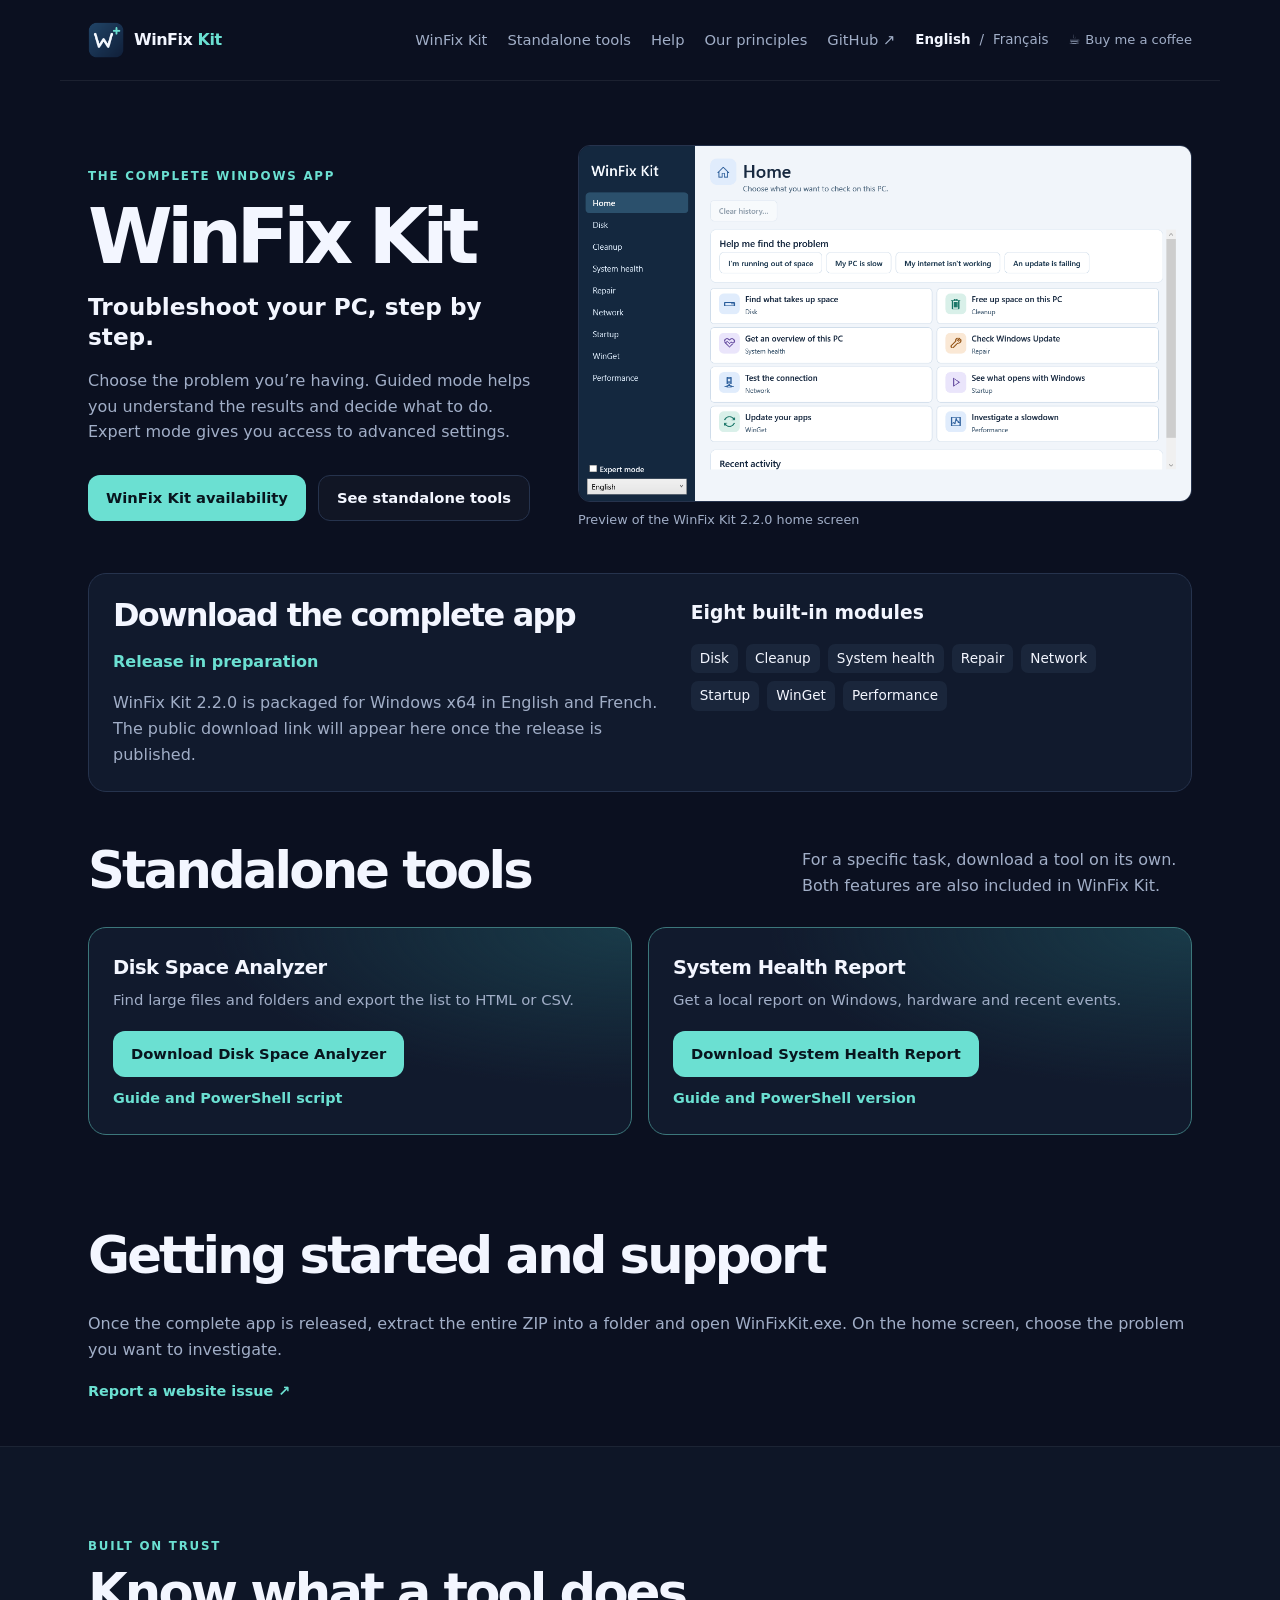
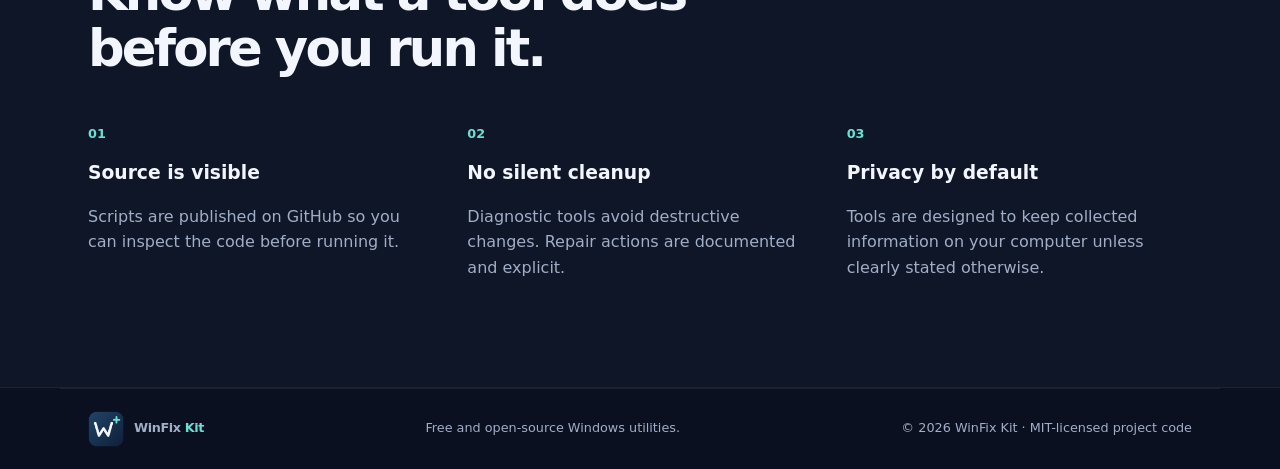
==== commit 450c5962: "Ajouter le logo WinFix Kit et le lien de soutien en en-tête" ====
--- a/index.html
+++ b/index.html
@@ -12,13 +12,14 @@
   <link rel="alternate" hreflang="fr" href="https://drakkenworld.github.io/winfix-kit-site/fr/">
   <link rel="alternate" hreflang="x-default" href="https://drakkenworld.github.io/winfix-kit-site/">
   <title>WinFix Kit — Guided Windows troubleshooting</title>
+  <link rel="icon" type="image/png" href="assets/images/winfix-logo.png">
   <link rel="stylesheet" href="assets/css/styles.css">
   <script defer src="assets/js/main.js"></script>
 </head>
 <body>
   <header class="site-header">
     <a class="brand" href="./" aria-label="WinFix Kit home">
-      <span class="brand-mark" aria-hidden="true">W</span>
+      <img class="brand-mark" src="assets/images/winfix-logo.png" width="36" height="36" alt="">
       <span>WinFix <strong>Kit</strong></span>
     </a>
     <nav aria-label="Main navigation">
@@ -28,6 +29,7 @@
       <a href="#principles">Our principles</a>
       <a href="https://github.com/DrakkenWorld" target="_blank" rel="noreferrer">GitHub ↗</a>
       <span class="language-switch" aria-label="Language"><span lang="en" aria-current="page">English</span><span aria-hidden="true">/</span><a href="fr/" lang="fr" hreflang="fr">Français</a></span>
+      <a class="support-link" href="https://buymeacoffee.com/drakken" target="_blank" rel="noreferrer"><span aria-hidden="true">☕</span> Buy me a coffee</a>
     </nav>
   </header>
 
@@ -102,14 +104,10 @@
         <div><span class="principle-number">03</span><h3>Privacy by default</h3><p>Tools are designed to keep collected information on your computer unless clearly stated otherwise.</p></div>
       </div>
     </section>
-    <section class="support" aria-labelledby="support-title">
-      <div><div class="eyebrow">AN INDEPENDENT PROJECT</div><h2 id="support-title">A little support, if you feel like it.</h2><p>WinFix Kit is free and open source. If a tool has helped you, you can buy me a coffee to support its development.</p><p class="support-note">No obligation: using the project or reporting an issue already helps.</p></div>
-      <a class="button button-secondary" href="https://buymeacoffee.com/drakken">☕ Buy me a coffee</a>
-    </section>
   </main>
 
   <footer class="site-footer">
-    <a class="brand" href="./"><span class="brand-mark">W</span><span>WinFix <strong>Kit</strong></span></a>
+    <a class="brand" href="./"><img class="brand-mark" src="assets/images/winfix-logo.png" width="36" height="36" alt=""><span>WinFix <strong>Kit</strong></span></a>
     <p>Free and open-source Windows utilities.</p>
     <span>© <span id="year">2026</span> WinFix Kit · <a href="https://github.com/DrakkenWorld/winfix-kit-site/blob/main/LICENSE">MIT-licensed project code</a></span>
   </footer>
--- a/assets/css/styles.css
+++ b/assets/css/styles.css
@@ -20,8 +20,8 @@
 .site-header { border-bottom: 1px solid rgba(255,255,255,.07); }
 .brand { display: inline-flex; align-items: center; gap: 10px; font-weight: 650; letter-spacing: -.03em; }
 .brand strong { color: var(--accent); }
-.brand-mark { display: grid; place-items: center; width: 34px; height: 34px; border-radius: 10px; color: #07111d; background: linear-gradient(135deg,var(--accent),var(--accent-2)); font-weight: 900; }
-nav { display: flex; align-items: center; gap: 28px; color: var(--muted); font-size: .92rem; }
+.brand-mark { display: block; width: 36px; height: 36px; flex: 0 0 36px; }
+nav { display: flex; align-items: center; flex-wrap: wrap; gap: 12px 20px; color: var(--muted); font-size: .92rem; }
 nav a:hover, .text-link:hover { color: var(--accent); }
 .hero { max-width: 1160px; margin: auto; padding: 64px 28px 42px; display: grid; grid-template-columns: minmax(0,.85fr) minmax(0,1.15fr); align-items: center; gap: 36px; }
 .eyebrow { color: var(--accent); font-size: .74rem; font-weight: 750; letter-spacing: .15em; }
@@ -62,20 +62,14 @@
 .principle-grid { display: grid; grid-template-columns: repeat(3,1fr); gap: 34px; }
 .principle-number { color: var(--accent); font-size: .8rem; font-weight: 800; }
 .principle-grid h3 { margin: 12px 0 5px; }
-.principle-grid p, .support p { color: var(--muted); }
-.support { max-width: 1104px; margin: 18px auto 0; padding: 16px 22px; display: flex; align-items: center; justify-content: space-between; gap: 18px; border: 1px solid var(--border); border-radius: var(--radius); background: var(--surface); }
-.support > div { max-width: 670px; }
-.support h2 { margin: 0 0 4px; font-size: 1.12rem; }
-.support p { margin: 0; font-size: .9rem; }
-.support .support-note { margin-top: 4px; }
+.principle-grid p { color: var(--muted); }
 .site-footer { border-top: 1px solid rgba(255,255,255,.07); color: var(--muted); font-size: .8rem; flex-wrap: wrap; }
 .site-footer p { margin: 0; }
 @media (max-width: 760px) {
   .site-header { align-items: flex-start; flex-direction: column; }
   nav { gap: 18px; flex-wrap: wrap; }
   .hero { grid-template-columns: 1fr; padding-top: 36px; gap: 24px; }
-  .section-heading, .support { align-items: flex-start; flex-direction: column; }
-  .support { padding: 14px 16px; gap: 12px; }
+  .section-heading { align-items: flex-start; flex-direction: column; }
 
   .tool-card, .tool-card.featured { grid-column: span 6; }
   .principle-grid { grid-template-columns: 1fr; gap: 22px; }
@@ -85,9 +79,6 @@
 .language-switch [aria-current="page"] { color: var(--text); font-weight: 700; }
 .usage-label { margin-bottom: 6px !important; font-size: .82rem !important; }
 .usage { width: 100%; margin: 0 0 20px; padding: 12px; background: #0b1020; border: 1px solid var(--border); border-radius: 8px; white-space: pre-wrap; overflow-wrap: anywhere; font-size: .78rem; }
-.support { width: calc(100% - 56px); }
-.support .support-note { font-size: .85rem; }
-.support > .button { flex-shrink: 0; }
 
 .hero-copy > p:not(.eyebrow), .app-details p, .help > p, .detail-intro { color: var(--muted); }
 .hero-copy .hero-lead { color: var(--text) !important; font-size: 1.45rem; font-weight: 650; line-height: 1.3; margin: 0; }
@@ -109,7 +100,7 @@
 .standalone-detail { max-width: 850px; }
 .standalone-detail h1 { font-size: clamp(2rem, 5.5vw, 4rem); }
 .standalone-detail .tool-card { margin-top: 24px; }
-.support { margin-bottom: 24px; }
 @media (max-width: 760px) {
   .app-details { grid-template-columns: 1fr; gap: 18px; padding: 18px; }
-}+}
+.support-link { display: inline-flex; align-items: center; gap: 5px; white-space: nowrap; font-size: .82rem; }
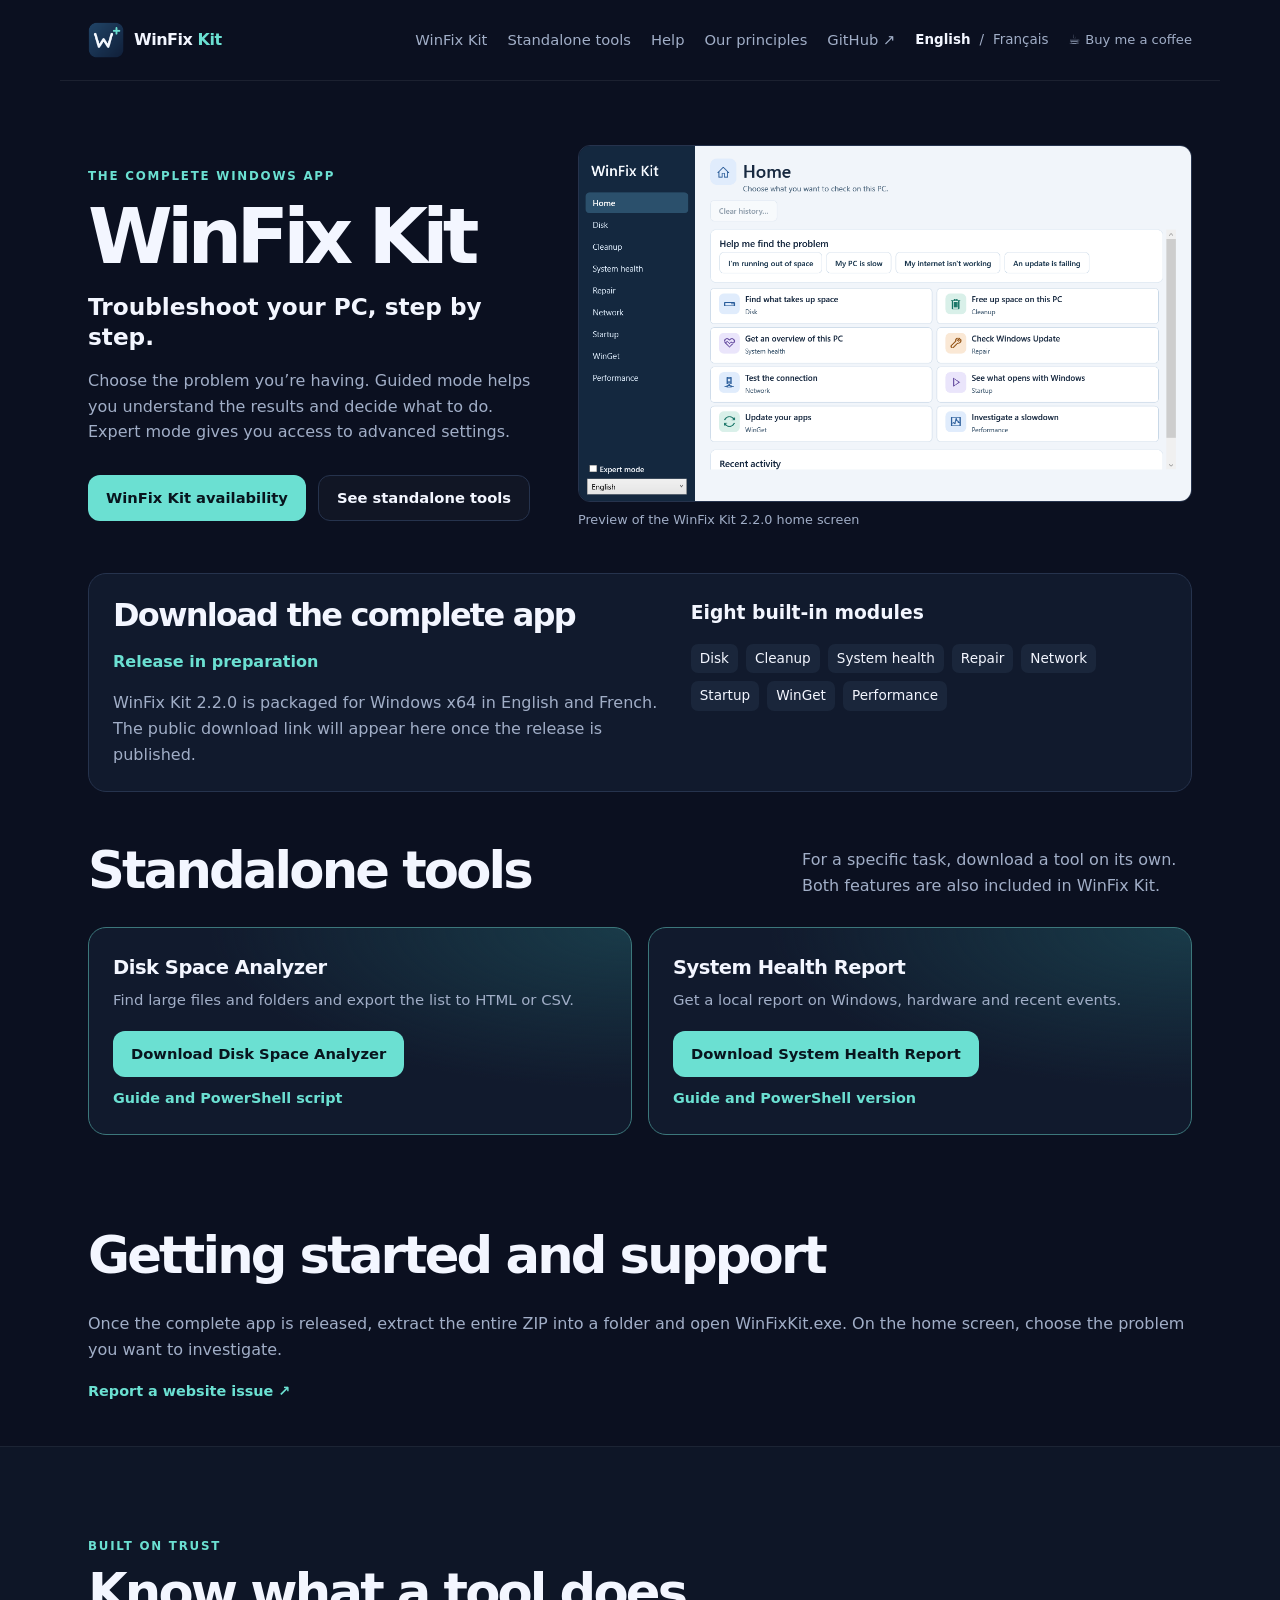
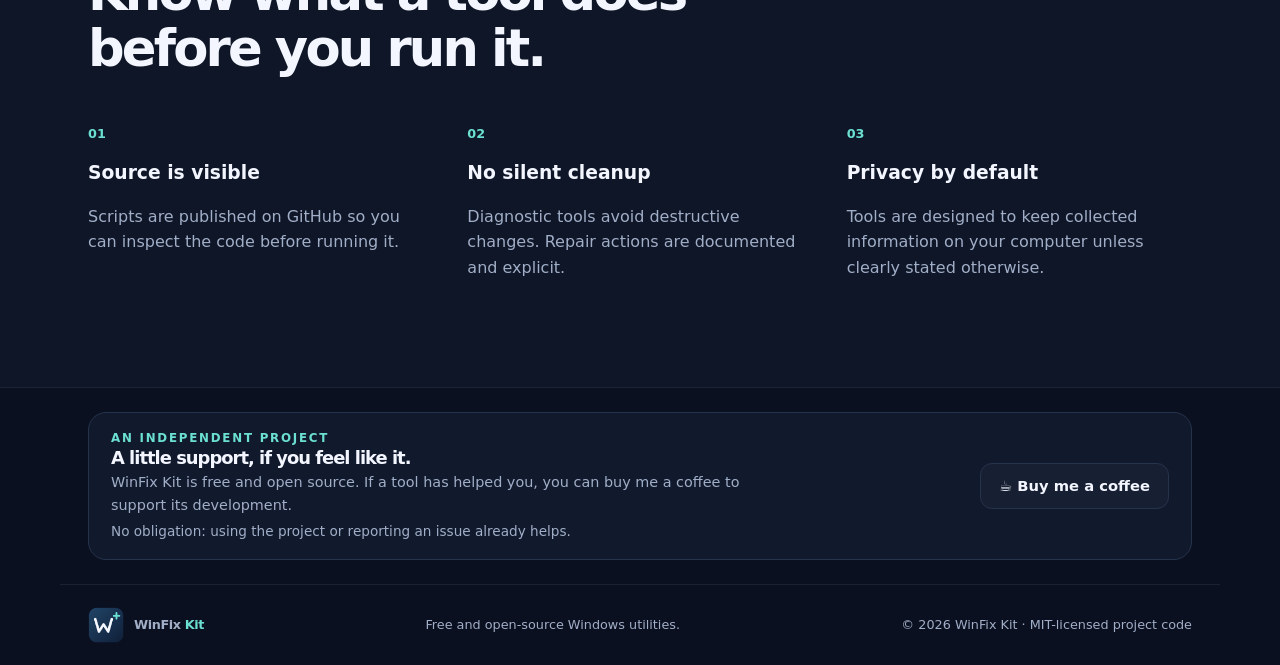
==== commit 289435c8: "Rétablir le bandeau de soutien en bas des accueils" ====
--- a/index.html
+++ b/index.html
@@ -104,6 +104,10 @@
         <div><span class="principle-number">03</span><h3>Privacy by default</h3><p>Tools are designed to keep collected information on your computer unless clearly stated otherwise.</p></div>
       </div>
     </section>
+    <section class="support" aria-labelledby="support-title">
+      <div><div class="eyebrow">AN INDEPENDENT PROJECT</div><h2 id="support-title">A little support, if you feel like it.</h2><p>WinFix Kit is free and open source. If a tool has helped you, you can buy me a coffee to support its development.</p><p class="support-note">No obligation: using the project or reporting an issue already helps.</p></div>
+      <a class="button button-secondary" href="https://buymeacoffee.com/drakken">☕ Buy me a coffee</a>
+    </section>
   </main>
 
   <footer class="site-footer">
--- a/assets/css/styles.css
+++ b/assets/css/styles.css
@@ -102,5 +102,11 @@
 .standalone-detail .tool-card { margin-top: 24px; }
 @media (max-width: 760px) {
   .app-details { grid-template-columns: 1fr; gap: 18px; padding: 18px; }
-}
-.support-link { display: inline-flex; align-items: center; gap: 5px; white-space: nowrap; font-size: .82rem; }
+}
+.support-link { display: inline-flex; align-items: center; gap: 5px; white-space: nowrap; font-size: .82rem; }
+
+.support { max-width: 1104px; width: calc(100% - 56px); margin: 24px auto; padding: 16px 22px; display: flex; flex-wrap: wrap; align-items: center; justify-content: space-between; gap: 18px; border: 1px solid var(--border); border-radius: var(--radius); background: var(--surface); }
+.support > div { max-width: 670px; }
+.support h2 { margin: 0 0 4px; font-size: 1.12rem; }
+.support p { margin: 0; font-size: .9rem; color: var(--muted); }
+.support .support-note { margin-top: 4px; font-size: .85rem; }
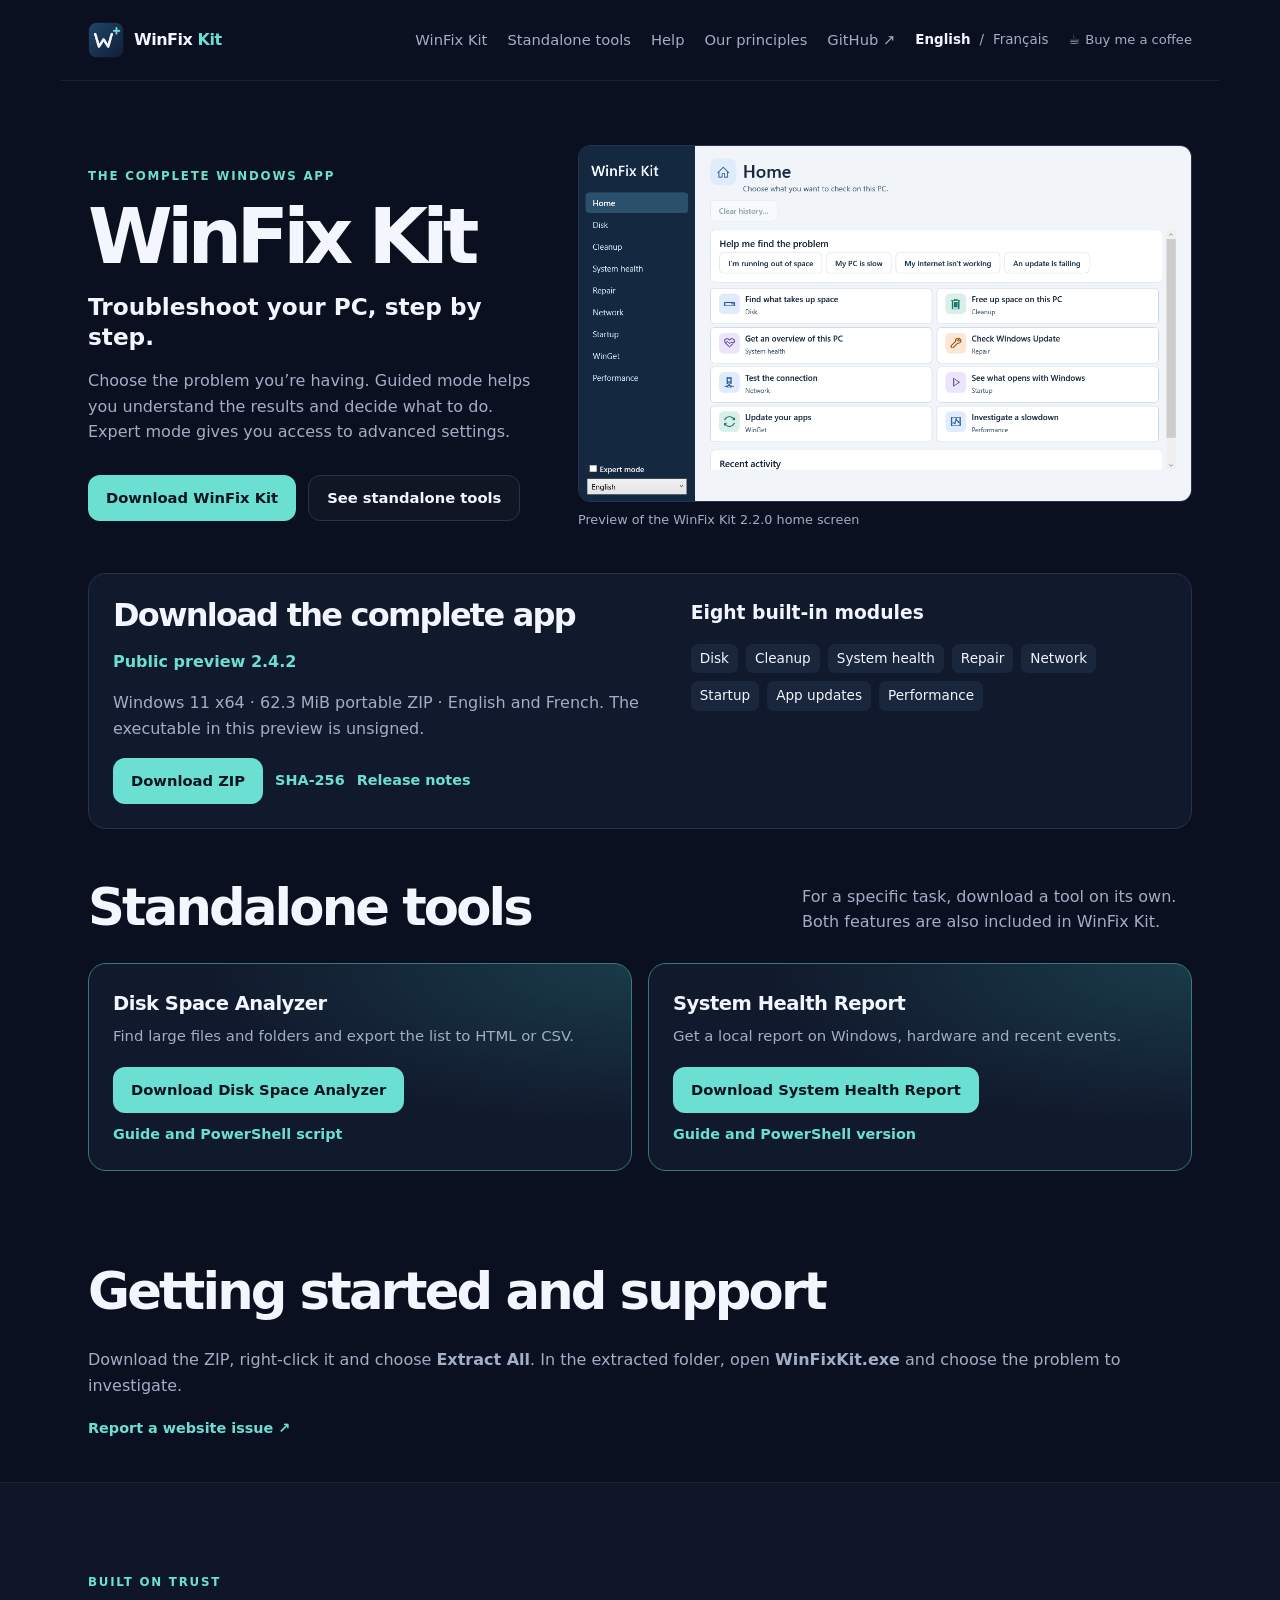
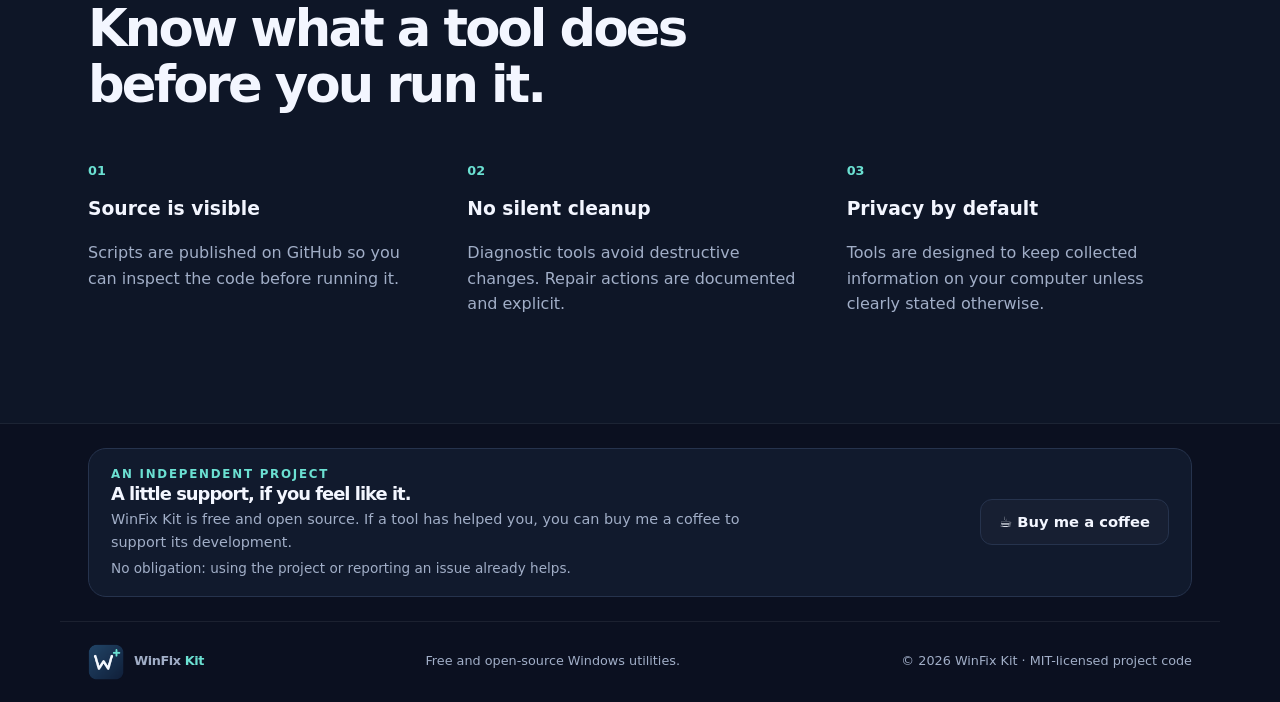
==== commit 2d81ea89: "Publier le téléchargement de WinFix Kit 2.4.2" ====
--- a/index.html
+++ b/index.html
@@ -41,7 +41,7 @@
         <p class="hero-lead">Troubleshoot your PC, step by step.</p>
         <p>Choose the problem you’re having. Guided mode helps you understand the results and decide what to do. Expert mode gives you access to advanced settings.</p>
         <div class="hero-actions">
-          <a class="button button-primary" href="#app-release">WinFix Kit availability</a>
+          <a class="button button-primary" href="https://github.com/DrakkenWorld/winfix-kit-site/releases/download/winfix-kit-v2.4.2/WinFix-Kit-2.4.2-win-x64.zip">Download WinFix Kit</a>
           <a class="button button-secondary" href="#tools">See standalone tools</a>
         </div>
       </div>
@@ -55,12 +55,17 @@
     <section class="app-details" id="app-release" aria-labelledby="release-title">
       <div>
         <h2 id="release-title">Download the complete app</h2>
-        <p class="release-status">Release in preparation</p>
-        <p>WinFix Kit 2.2.0 is packaged for Windows x64 in English and French. The public download link will appear here once the release is published.</p>
+        <p class="release-status">Public preview 2.4.2</p>
+        <p>Windows 11 x64 · 62.3 MiB portable ZIP · English and French. The executable in this preview is unsigned.</p>
+        <div class="hero-actions release-actions">
+          <a class="button button-primary" href="https://github.com/DrakkenWorld/winfix-kit-site/releases/download/winfix-kit-v2.4.2/WinFix-Kit-2.4.2-win-x64.zip">Download ZIP</a>
+          <a class="text-link" href="https://github.com/DrakkenWorld/winfix-kit-site/releases/download/winfix-kit-v2.4.2/SHA256SUMS.txt">SHA-256</a>
+          <a class="text-link" href="https://github.com/DrakkenWorld/winfix-kit-site/releases/tag/winfix-kit-v2.4.2">Release notes</a>
+        </div>
       </div>
       <div>
         <h3>Eight built-in modules</h3>
-        <ul class="module-list"><li>Disk</li><li>Cleanup</li><li>System health</li><li>Repair</li><li>Network</li><li>Startup</li><li>WinGet</li><li>Performance</li></ul>
+        <ul class="module-list"><li>Disk</li><li>Cleanup</li><li>System health</li><li>Repair</li><li>Network</li><li>Startup</li><li>App updates</li><li>Performance</li></ul>
       </div>
     </section>
 
@@ -91,7 +96,7 @@
 
     <section class="section help" id="help" aria-labelledby="help-title">
       <div class="section-heading"><h2 id="help-title">Getting started and support</h2></div>
-      <p>Once the complete app is released, extract the entire ZIP into a folder and open WinFixKit.exe. On the home screen, choose the problem you want to investigate.</p>
+      <p>Download the ZIP, right-click it and choose <strong>Extract All</strong>. In the extracted folder, open <strong>WinFixKit.exe</strong> and choose the problem to investigate.</p>
       <a class="text-link" href="https://github.com/DrakkenWorld/winfix-kit-site/issues">Report a website issue ↗</a>
     </section>
 
--- a/assets/css/styles.css
+++ b/assets/css/styles.css
@@ -110,3 +110,5 @@
 .support h2 { margin: 0 0 4px; font-size: 1.12rem; }
 .support p { margin: 0; font-size: .9rem; color: var(--muted); }
 .support .support-note { margin-top: 4px; font-size: .85rem; }
+
+.release-actions { align-items: center; margin-top: 16px; }
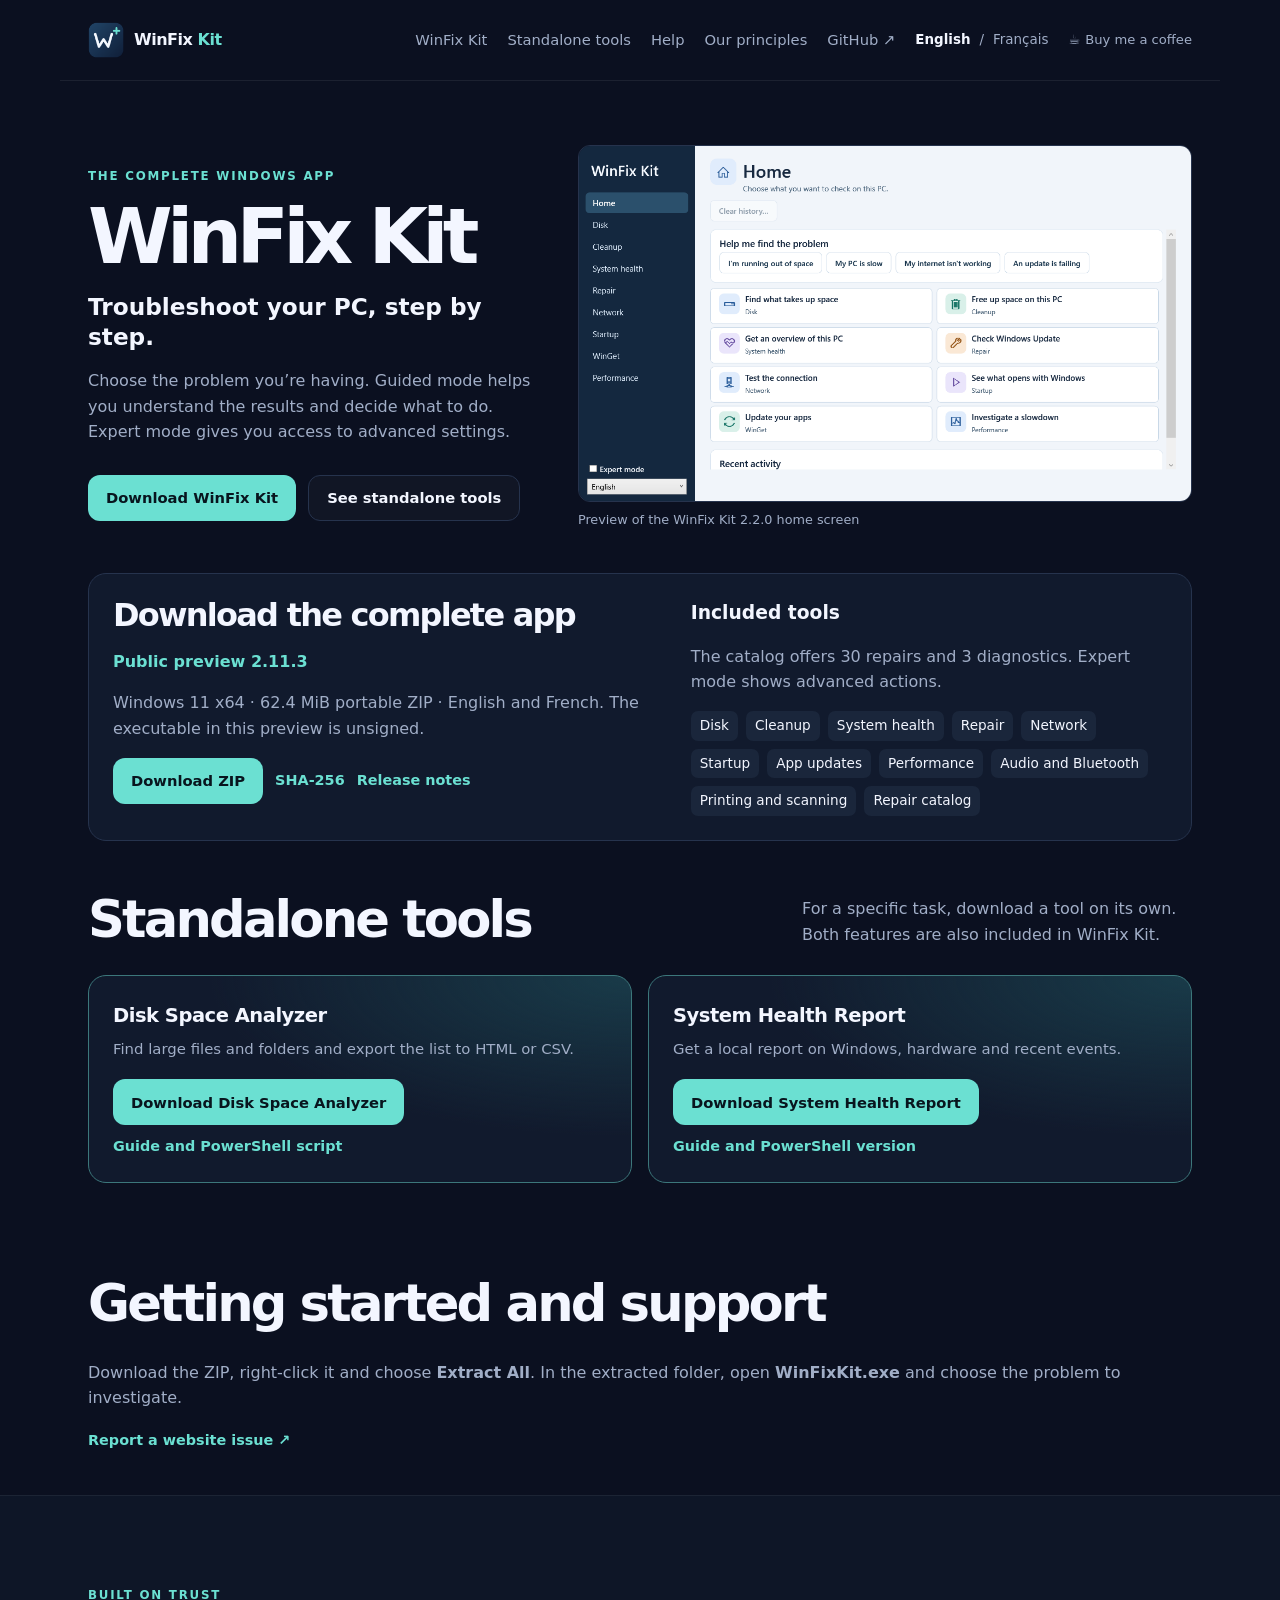
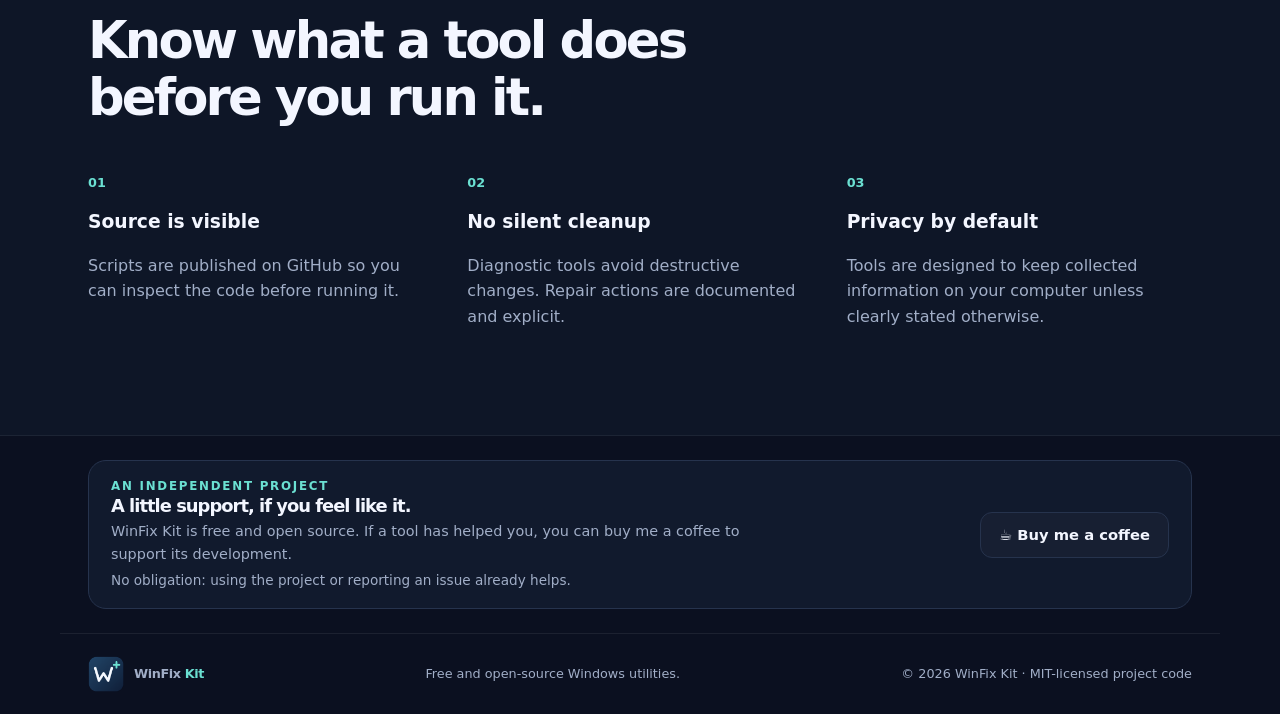
==== commit dca0c95a: "Publier WinFix Kit 2.11.3 sur le site" ====
--- a/index.html
+++ b/index.html
@@ -41,7 +41,7 @@
         <p class="hero-lead">Troubleshoot your PC, step by step.</p>
         <p>Choose the problem you’re having. Guided mode helps you understand the results and decide what to do. Expert mode gives you access to advanced settings.</p>
         <div class="hero-actions">
-          <a class="button button-primary" href="https://github.com/DrakkenWorld/winfix-kit-site/releases/download/winfix-kit-v2.4.2/WinFix-Kit-2.4.2-win-x64.zip">Download WinFix Kit</a>
+          <a class="button button-primary" href="https://github.com/DrakkenWorld/winfix-kit-site/releases/download/winfix-kit-v2.11.3/WinFix-Kit-2.11.3-win-x64.zip">Download WinFix Kit</a>
           <a class="button button-secondary" href="#tools">See standalone tools</a>
         </div>
       </div>
@@ -55,17 +55,18 @@
     <section class="app-details" id="app-release" aria-labelledby="release-title">
       <div>
         <h2 id="release-title">Download the complete app</h2>
-        <p class="release-status">Public preview 2.4.2</p>
-        <p>Windows 11 x64 · 62.3 MiB portable ZIP · English and French. The executable in this preview is unsigned.</p>
+        <p class="release-status">Public preview 2.11.3</p>
+        <p>Windows 11 x64 · 62.4 MiB portable ZIP · English and French. The executable in this preview is unsigned.</p>
         <div class="hero-actions release-actions">
-          <a class="button button-primary" href="https://github.com/DrakkenWorld/winfix-kit-site/releases/download/winfix-kit-v2.4.2/WinFix-Kit-2.4.2-win-x64.zip">Download ZIP</a>
-          <a class="text-link" href="https://github.com/DrakkenWorld/winfix-kit-site/releases/download/winfix-kit-v2.4.2/SHA256SUMS.txt">SHA-256</a>
-          <a class="text-link" href="https://github.com/DrakkenWorld/winfix-kit-site/releases/tag/winfix-kit-v2.4.2">Release notes</a>
+          <a class="button button-primary" href="https://github.com/DrakkenWorld/winfix-kit-site/releases/download/winfix-kit-v2.11.3/WinFix-Kit-2.11.3-win-x64.zip">Download ZIP</a>
+          <a class="text-link" href="https://github.com/DrakkenWorld/winfix-kit-site/releases/download/winfix-kit-v2.11.3/SHA256SUMS.txt">SHA-256</a>
+          <a class="text-link" href="https://github.com/DrakkenWorld/winfix-kit-site/releases/tag/winfix-kit-v2.11.3">Release notes</a>
         </div>
       </div>
       <div>
-        <h3>Eight built-in modules</h3>
-        <ul class="module-list"><li>Disk</li><li>Cleanup</li><li>System health</li><li>Repair</li><li>Network</li><li>Startup</li><li>App updates</li><li>Performance</li></ul>
+        <h3>Included tools</h3>
+        <p>The catalog offers 30 repairs and 3 diagnostics. Expert mode shows advanced actions.</p>
+        <ul class="module-list"><li>Disk</li><li>Cleanup</li><li>System health</li><li>Repair</li><li>Network</li><li>Startup</li><li>App updates</li><li>Performance</li><li>Audio and Bluetooth</li><li>Printing and scanning</li><li>Repair catalog</li></ul>
       </div>
     </section>
 
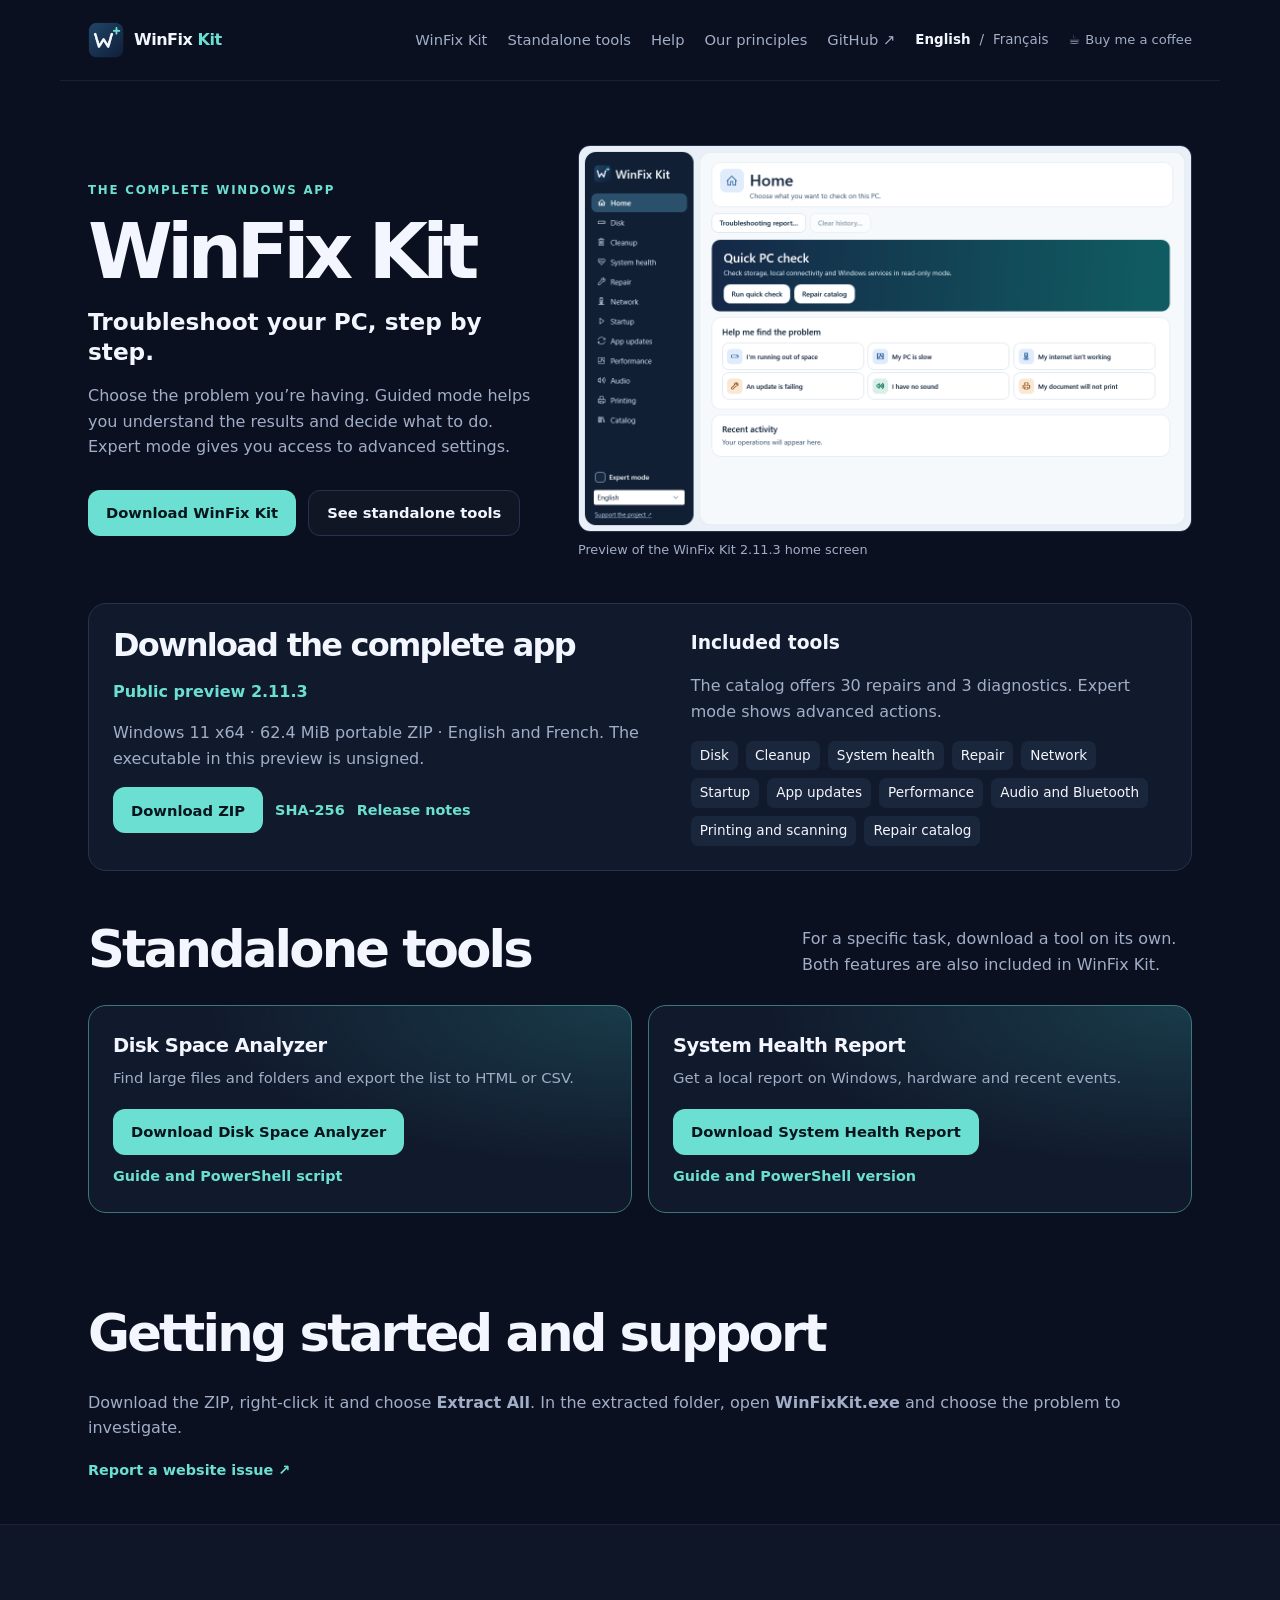
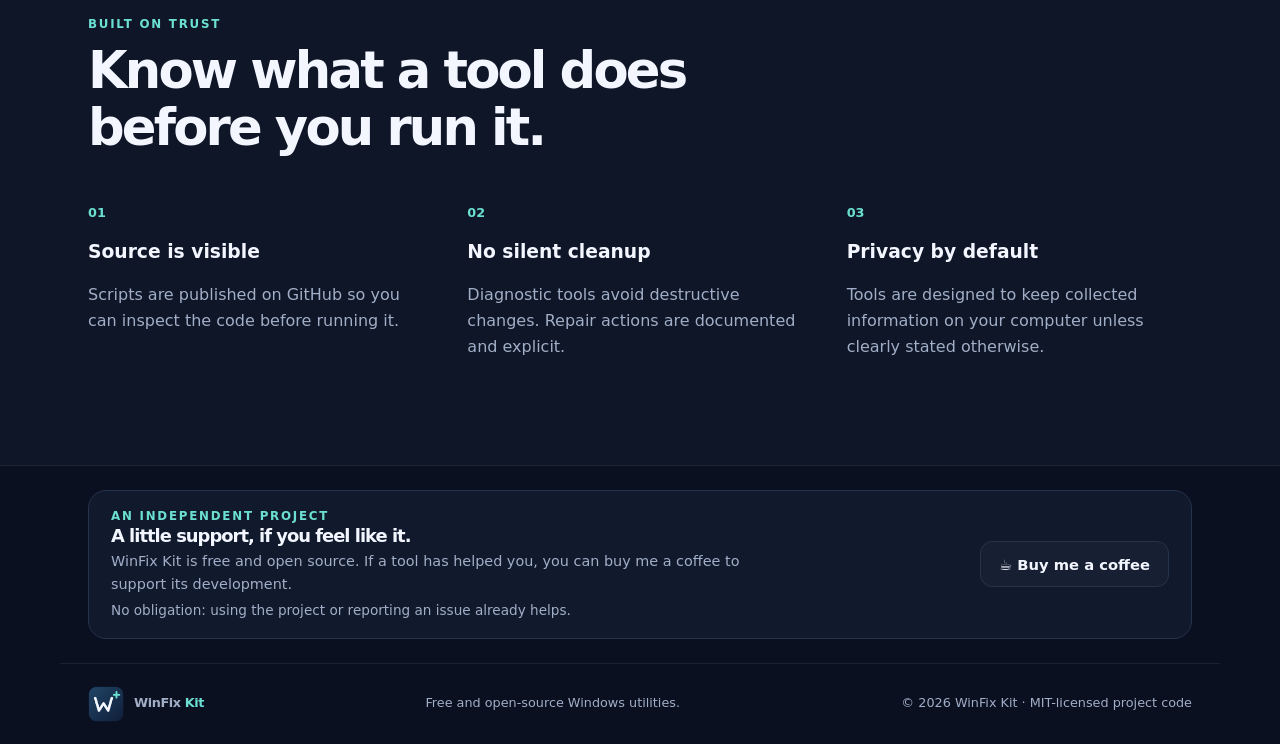
==== commit dbd7750a: "Actualiser les aperçus de WinFix Kit 2.11.3" ====
--- a/index.html
+++ b/index.html
@@ -46,9 +46,9 @@
         </div>
       </div>
       <figure class="app-preview">
-        <img src="assets/images/winfix-home-en.png" width="1120" height="650"
-             alt="WinFix Kit home screen with four troubleshooting routes and module shortcuts.">
-        <figcaption>Preview of the WinFix Kit 2.2.0 home screen</figcaption>
+        <img src="assets/images/winfix-home-2.11.3-en.png" width="1240" height="780"
+             alt="WinFix Kit home screen with the quick PC check, six troubleshooting routes and the language selector.">
+        <figcaption>Preview of the WinFix Kit 2.11.3 home screen</figcaption>
       </figure>
     </section>
 
